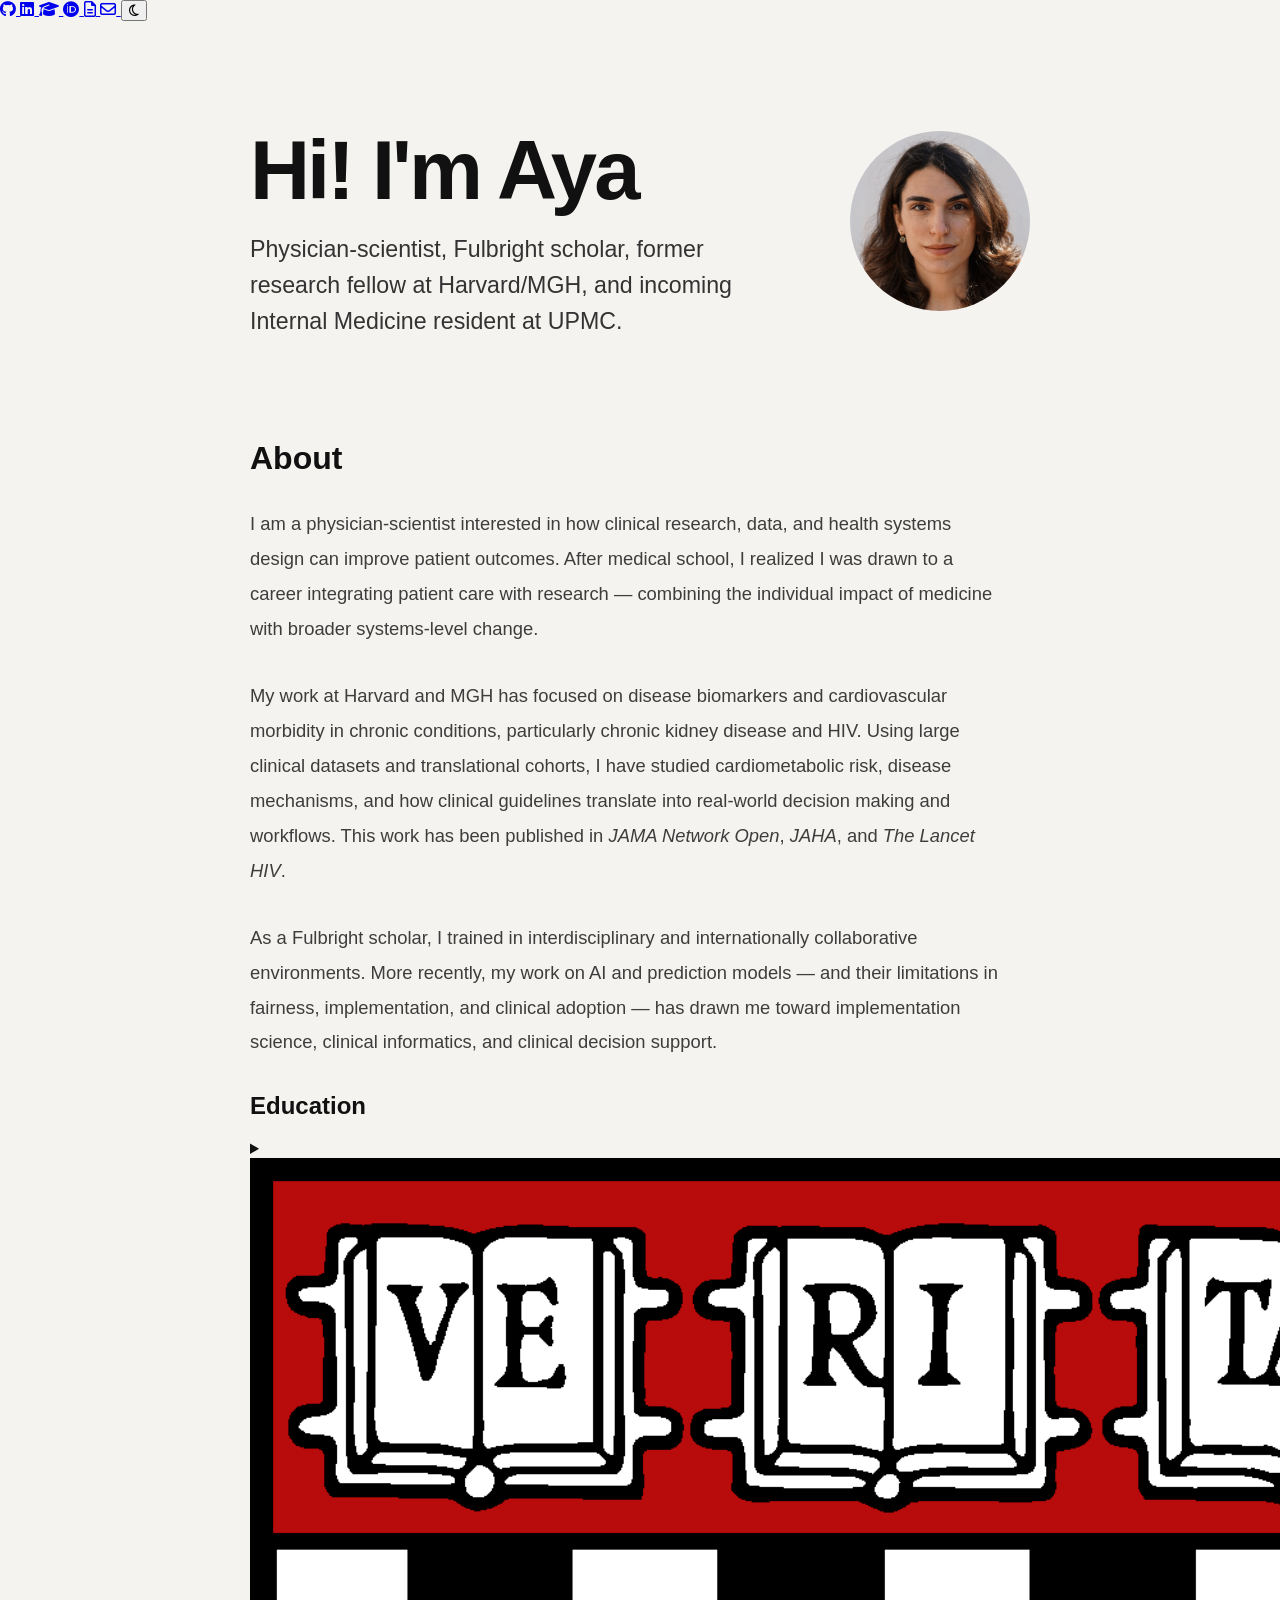
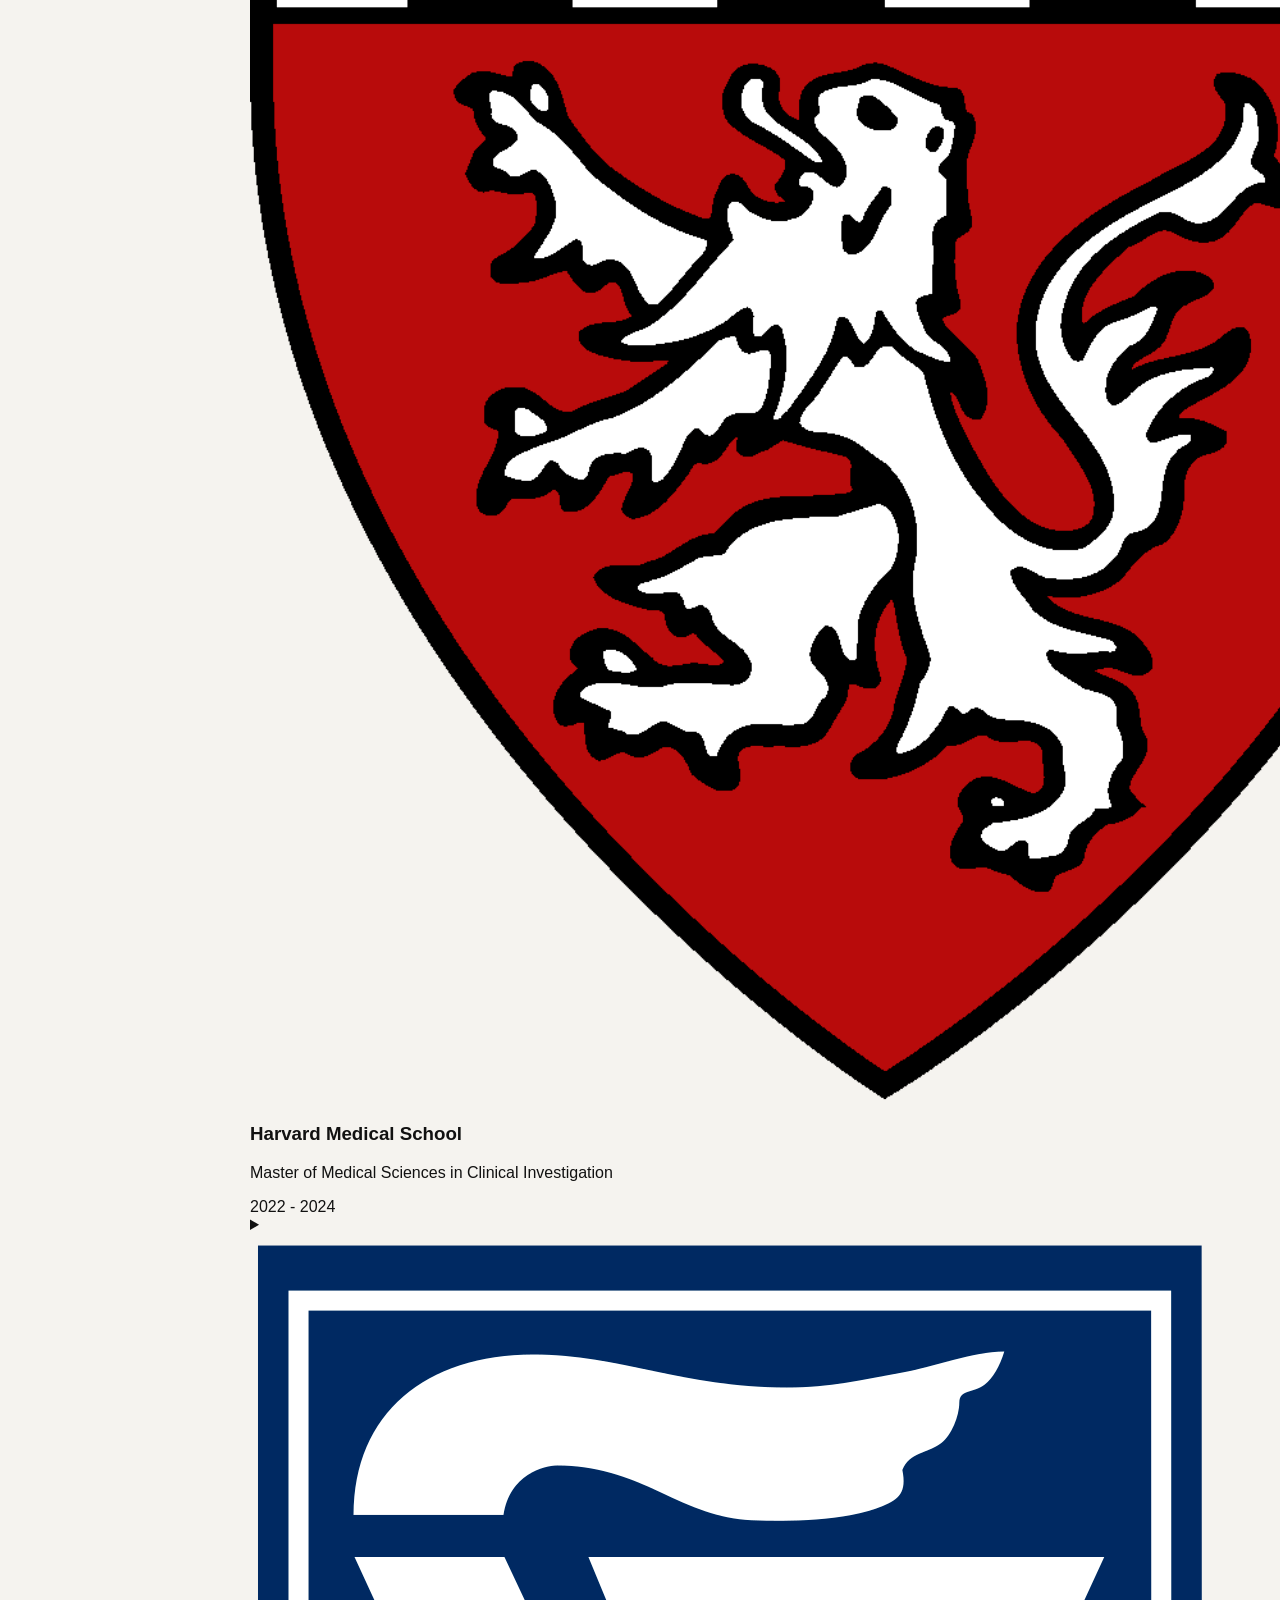
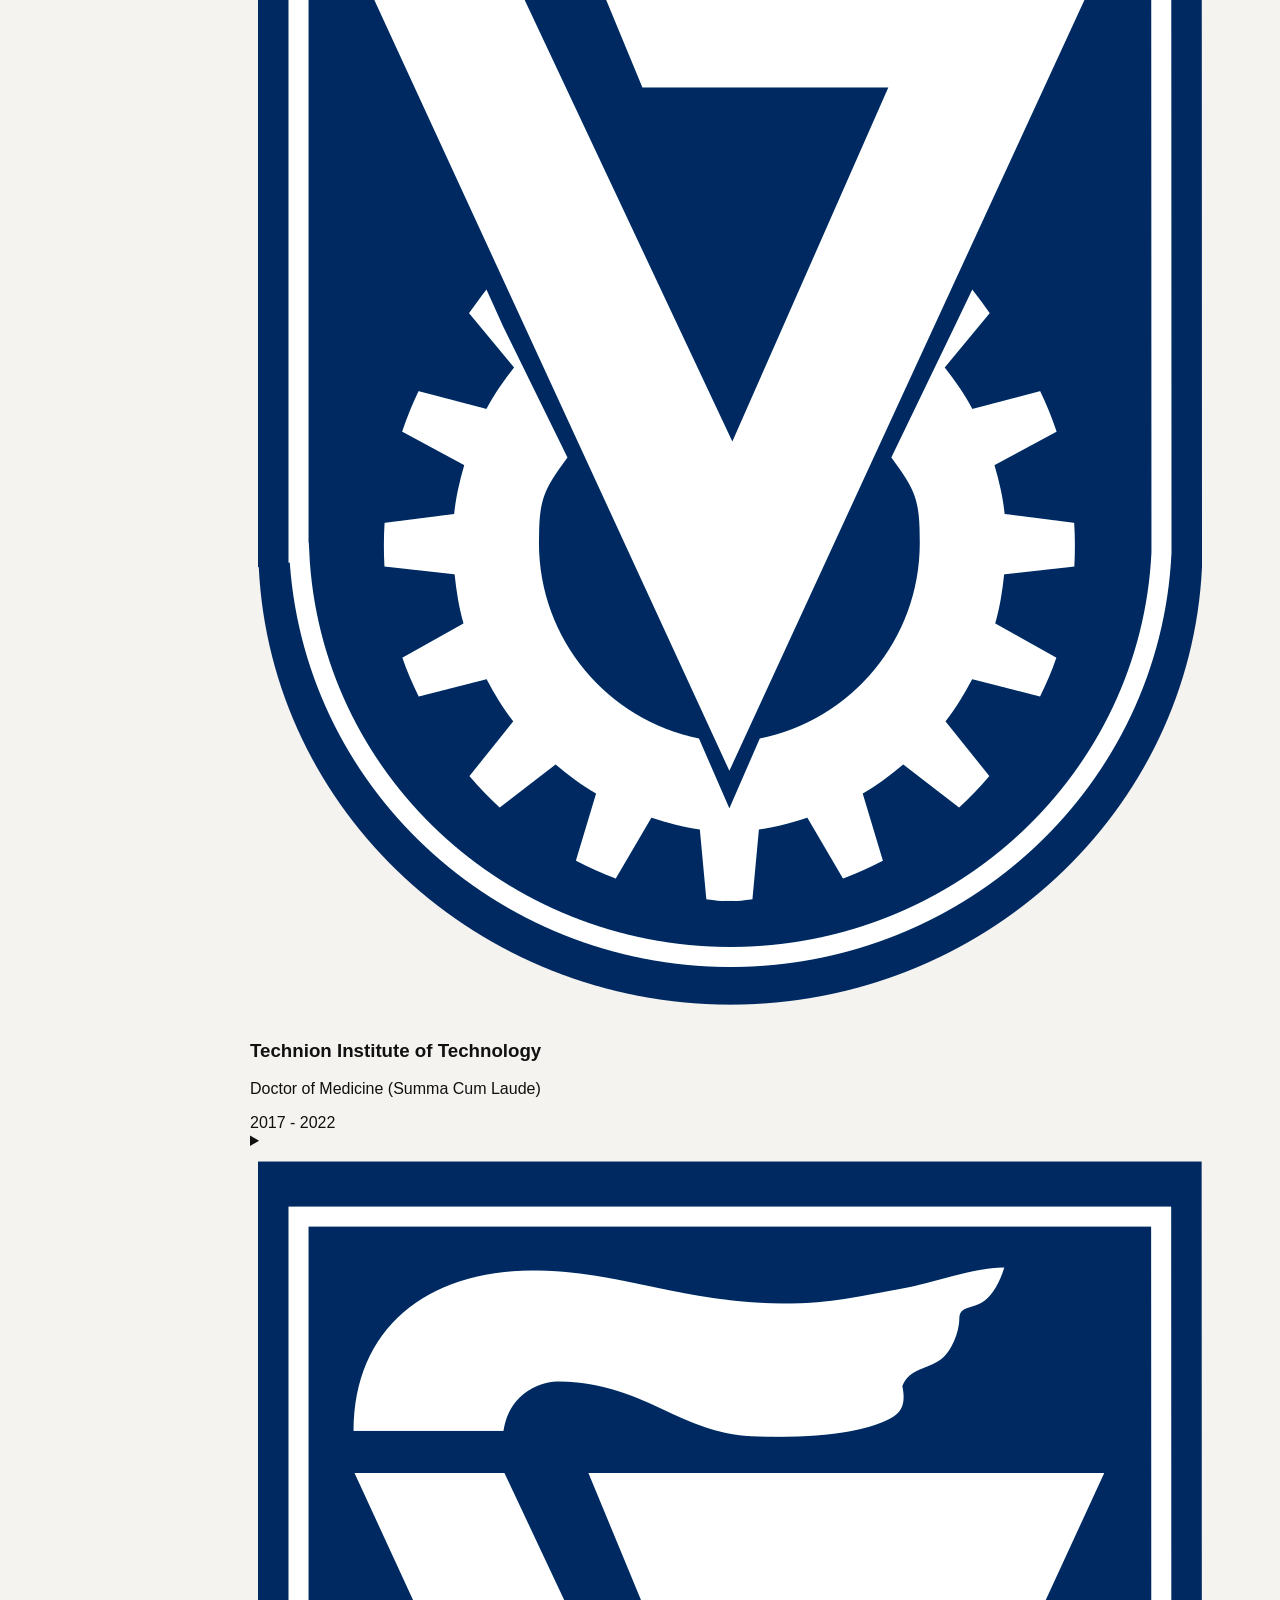
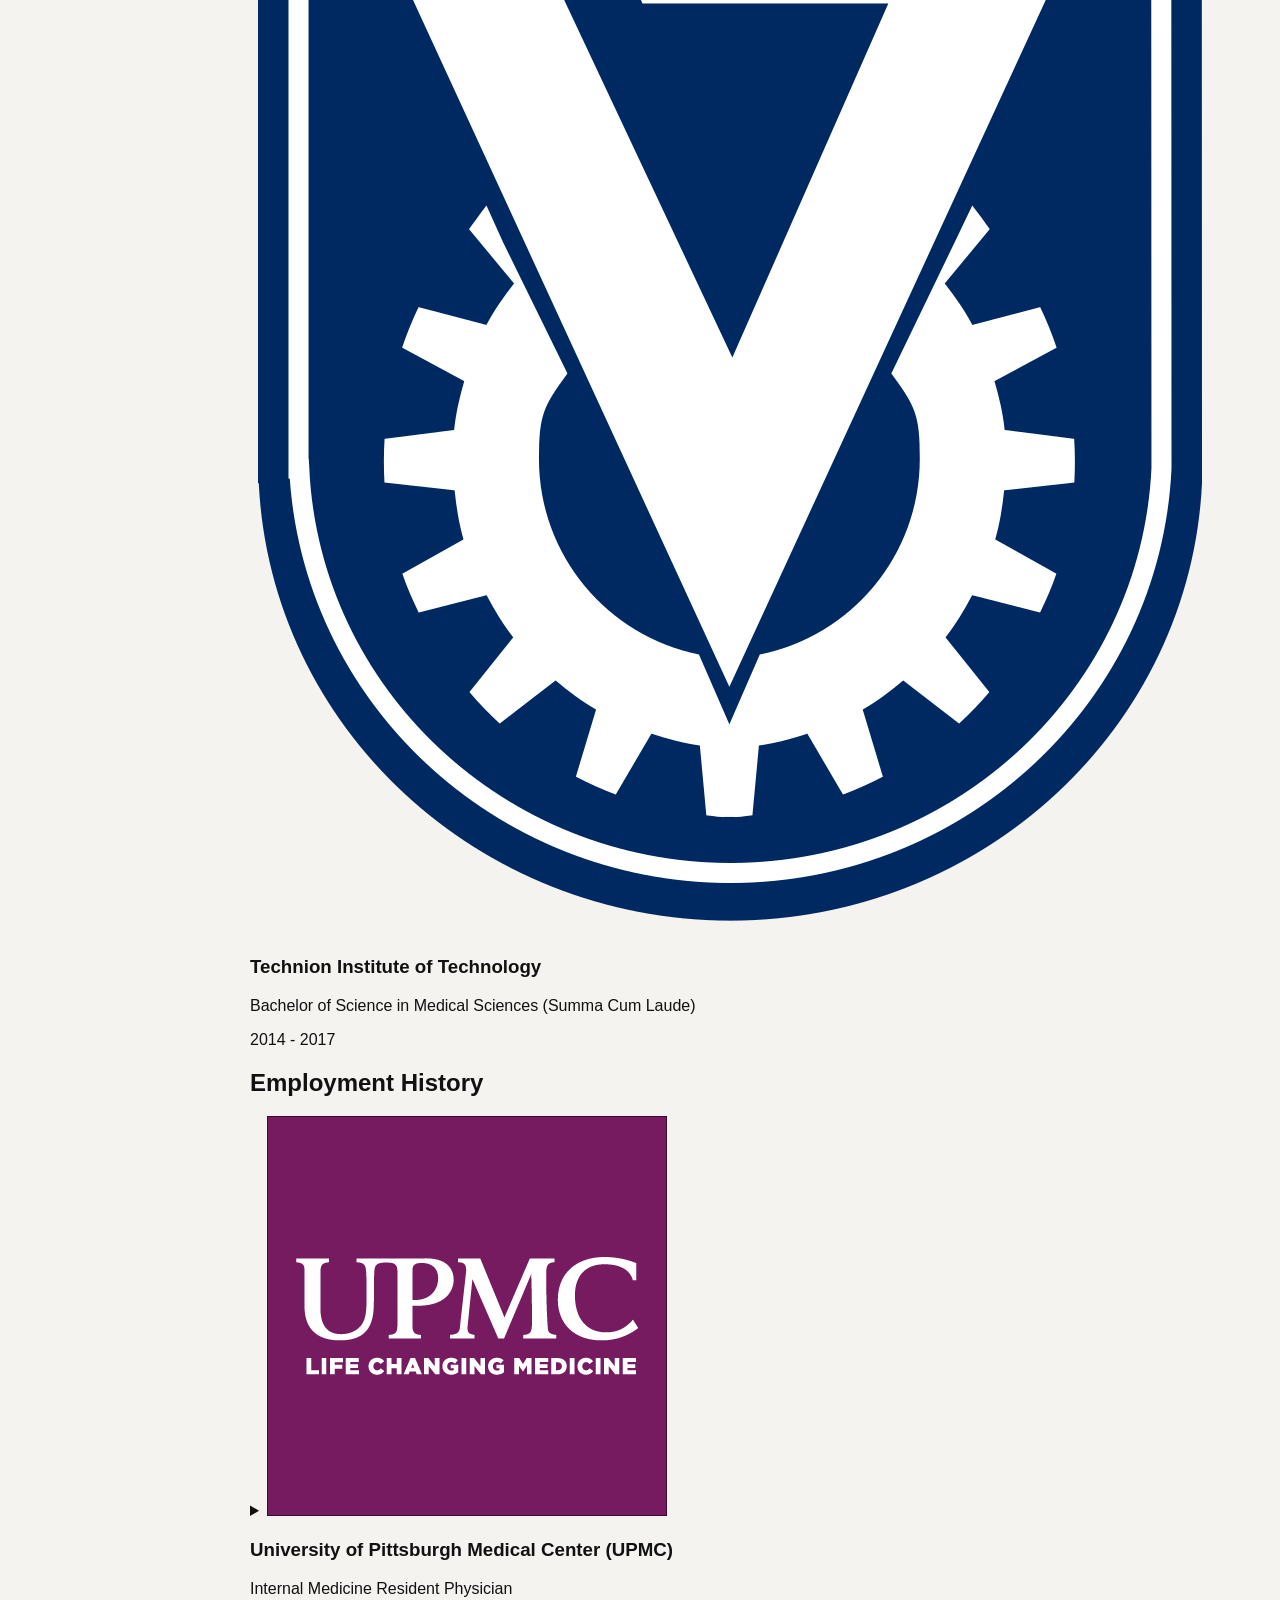
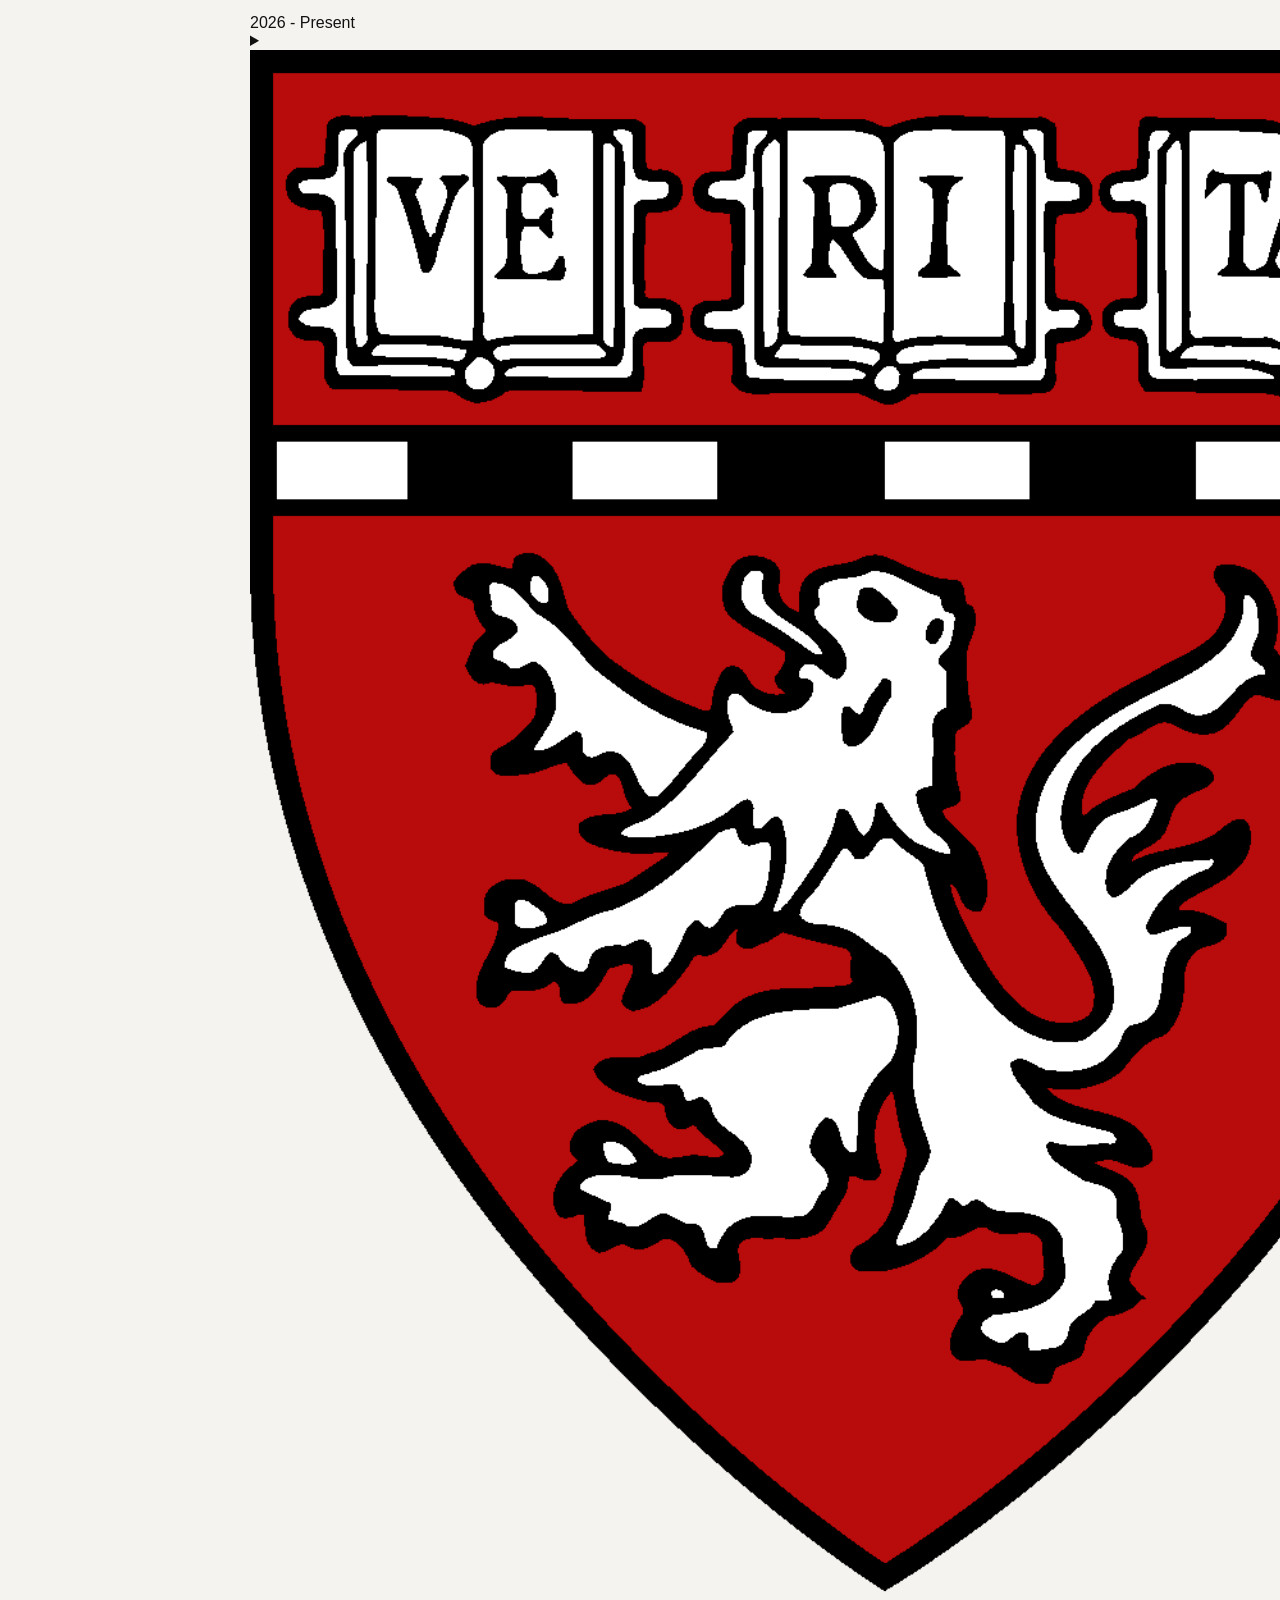
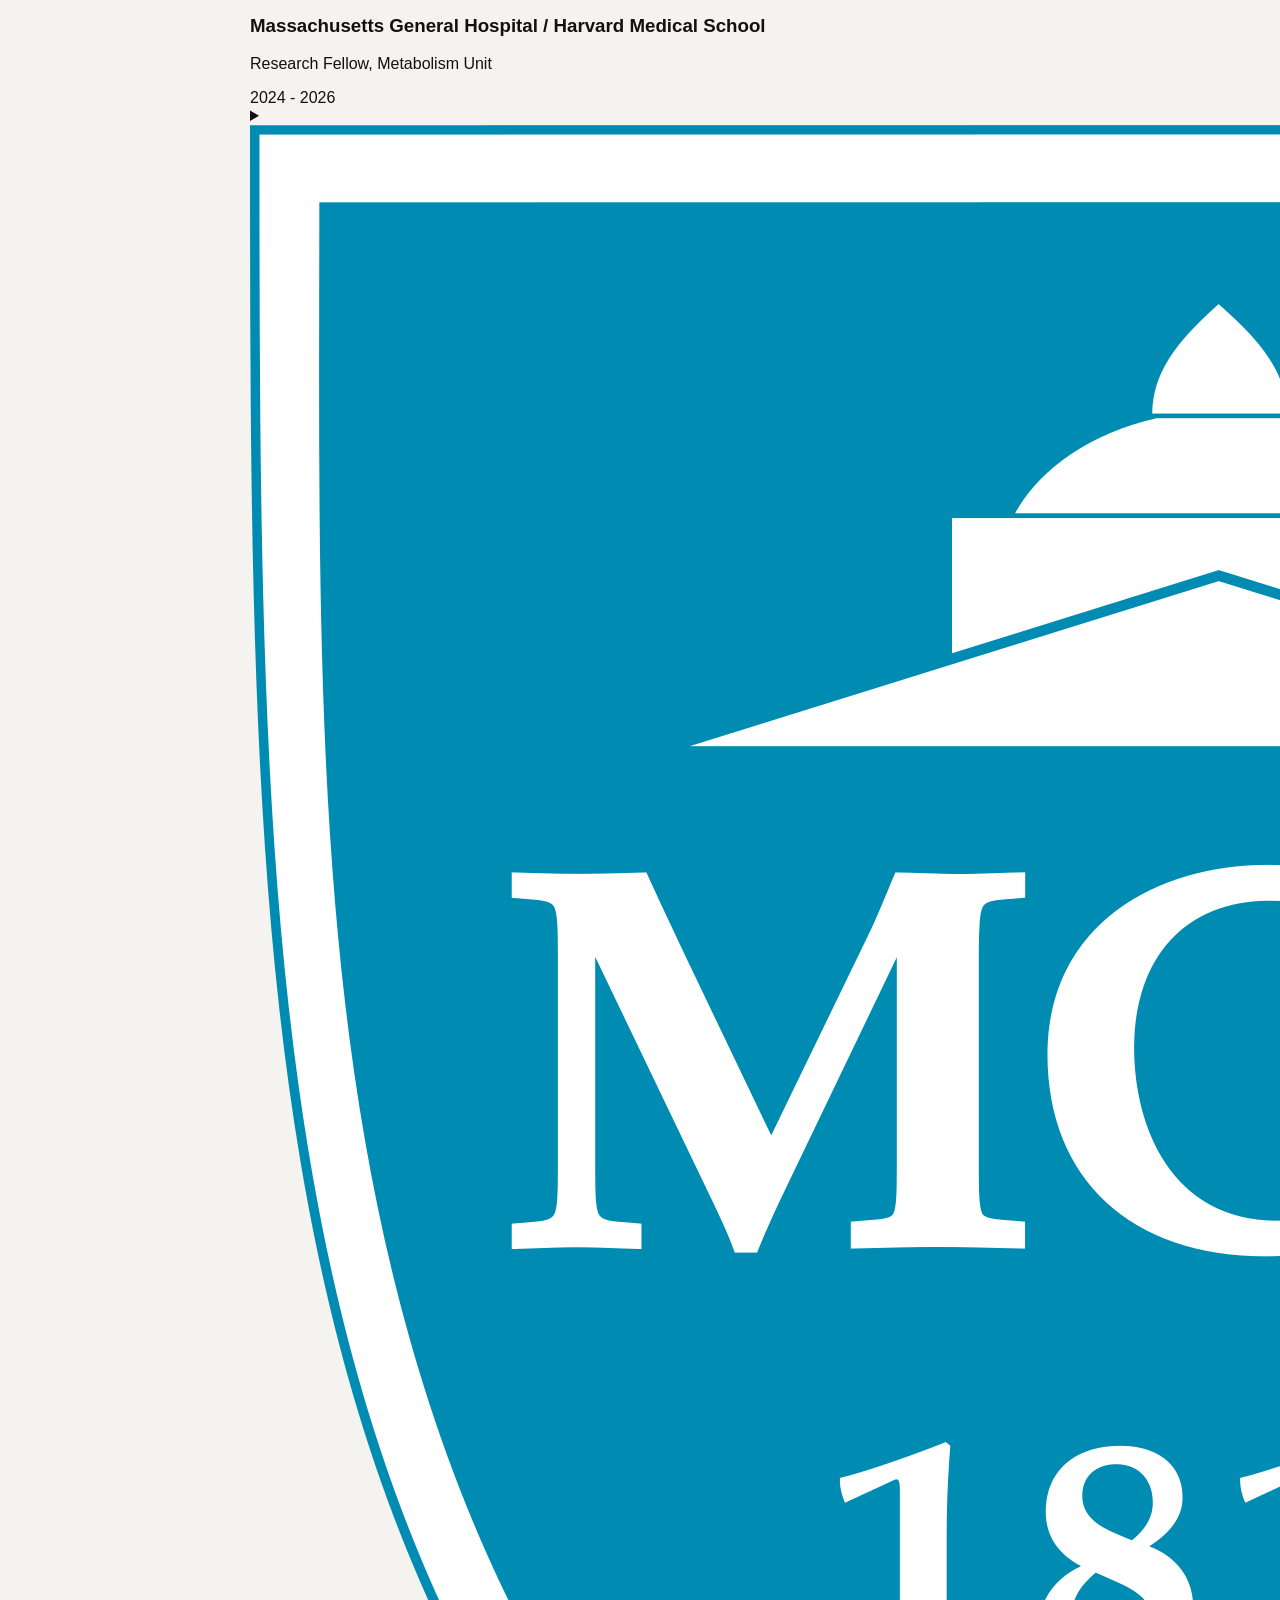
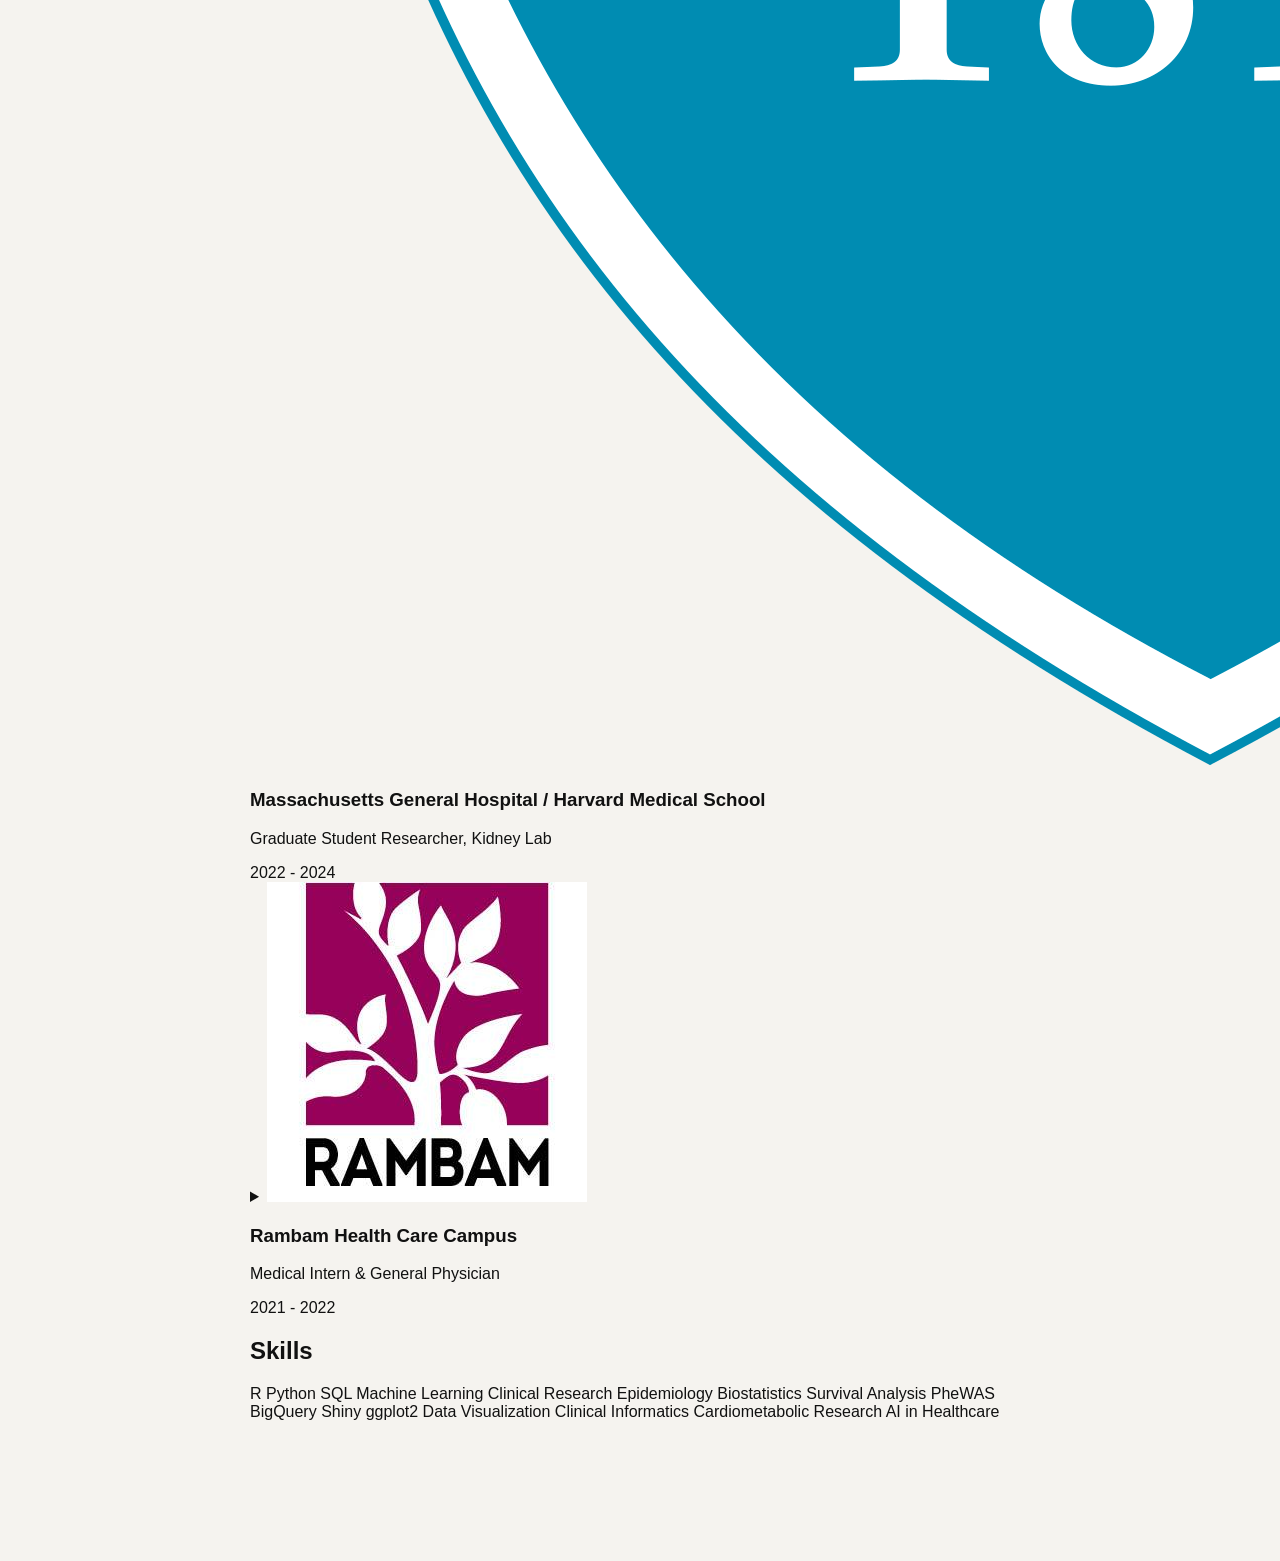
==== index.html @ f27146ab "Add ORCID link and update website content" ====
<!DOCTYPE html>
<html lang="en">

<head>
    <meta charset="UTF-8">
    <meta name="viewport" content="width=device-width, initial-scale=1.0">
    <title>Aya Awwad</title>
  
    <meta name="description" content="Physician-scientist, Fulbright scholar, and incoming Internal Medicine resident at UPMC.">
  
    <meta property="og:title" content="Aya Awwad">
    <meta property="og:description" content="Physician-scientist, Fulbright scholar, and incoming Internal Medicine resident at UPMC.">
    <meta property="og:image" content="https://ayaawwad.com/images/aya.jpg">
    <meta property="og:image:width" content="1200">
    <meta property="og:image:height" content="630">  
    <meta property="og:url" content="https://ayaawwad.com">
    <meta property="og:type" content="website">
  
    <meta name="twitter:card" content="summary_large_image">
    <meta name="twitter:title" content="Aya Awwad">
    <meta name="twitter:description" content="Physician-scientist, Fulbright scholar, and incoming Internal Medicine resident at UPMC.">
    <meta name="twitter:image" content="https://ayaawwad.com/images/aya.jpg">
  
    <link
  rel="stylesheet"
  href="https://cdnjs.cloudflare.com/ajax/libs/font-awesome/6.5.1/css/all.min.css"
/>
    <link rel="stylesheet" href="style.css">
  </head>


  <body>
    <script>

        function toggleTheme() {
        
          document.body.classList.toggle("dark-mode");
        
          const icon = document.querySelector(".theme-toggle i");
        
          if (document.body.classList.contains("dark-mode")) {
        
            icon.classList.remove("fa-moon");
            icon.classList.add("fa-sun");
        
          } else {
        
            icon.classList.remove("fa-sun");
            icon.classList.add("fa-moon");
        
          }
        }
        
        </script>
    <nav class="top-nav">

        <a href="https://github.com/ayaawwad20" target="_blank" data-label="GitHub">
          <i class="fa-brands fa-github"></i>
        </a>
      
        <a href="https://www.linkedin.com/in/aya-awwad-88aaaa176" target="_blank" data-label="LinkedIn">
          <i class="fa-brands fa-linkedin"></i>
        </a>
      
        <a href="https://scholar.google.com/citations?user=1AElDoIAAAAJ&hl=en&citsig=ADIE8sl6V3aMluF4WUuGYQHpLJfs" target="_blank" data-label="Google Scholar">
          <i class="fa-solid fa-graduation-cap"></i>
        </a>

        <a href="https://orcid.org/0000-0003-4452-3498" target="_blank" data-label="ORCID">
            <i class="fa-brands fa-orcid"></i>
          </a>
      
        <a href="files/Aya_Awwad_CV.pdf" target="_blank" data-label="Download CV">
          <i class="fa-regular fa-file-lines"></i>
        </a>
      
        <a href="mailto:aya.awad94@gmail.com" data-label="Email">
            <i class="fa-regular fa-envelope"></i>
          </a>
      
          <button class="theme-toggle"
          data-label="Toggle theme"
          onclick="toggleTheme()">
  
    <i class="fa-regular fa-moon"></i>
  
  </button>
      
      </nav>

    <div class="page">
      <main class="hero-container">
        <section class="hero-text">
          <h1>Hi! I'm Aya</h1>
  
          <p class="intro">
            Physician-scientist, Fulbright scholar, former research fellow at Harvard/MGH, 
            and incoming Internal Medicine resident at UPMC. 
          </p>
        </section>
  
        <section class="hero-image">
          <img src="images/aya.jpg" alt="Aya Awwad">
        </section>
      </main>
  
      <section class="about-section">
        <h2>About</h2>
        <p>
            I am a physician-scientist interested in how clinical research, data, and
            health systems design can improve patient outcomes. After medical school, I
            realized I was drawn to a career integrating patient care with research —
            combining the individual impact of medicine with broader systems-level change.
        </p>
            <p>
            My work at Harvard and MGH has focused on disease biomarkers and
            cardiovascular morbidity in chronic conditions, particularly chronic kidney
            disease and HIV. Using large clinical datasets and translational cohorts, I
            have studied cardiometabolic risk, disease mechanisms, and how clinical
            guidelines translate into real-world decision making and workflows. This work
            has been published in <i>JAMA Network Open</i>, <i>JAHA</i>, and
            <i>The Lancet HIV</i>.
        </p>
            <p>
            As a Fulbright scholar, I trained in interdisciplinary and internationally
            collaborative environments. More recently, my work on AI and prediction models
            — and their limitations in fairness, implementation, and clinical adoption —
            has drawn me toward implementation science, clinical informatics, and clinical
            decision support.
          </p>
      </section>
      
      <section class="education-section">
        <h2>Education</h2>
      
        <details class="education-item expandable-item">
            <summary>
              <img src="images/harvard.png" alt="Harvard Medical School logo">
          
              <div class="education-text">
                <h3>Harvard Medical School</h3>
                <p>Master of Medical Sciences in Clinical Investigation</p>
              </div>
          
              <span class="education-year">2022 - 2024</span>
            </summary>
          
            <div class="item-details">
              <p>
                Thesis-based Master of Medical Sciences in Clinical Investigation at Harvard
                 Medical School focused on clinical epidemiology, biostatistics, and
                 translational research methods. Graduate training was fully funded through the
                 <i>Fulbright Scholarship</i>. Awarded the <i>Gordon Williams Gold Medal</i> for Research
                 Excellence in recognition of outstanding achievement in clinical investigation
                 and translational research. Thesis work centered on cardiovascular risk,
                 biomarkers, and clinical outcomes using large-scale cohort data.
              </p>
            </div>
          </details>
      

          <details class="education-item expandable-item">
            <summary>
                <img src="images/technion.png" alt="Technion logo">
          
              <div class="education-text">
                <h3>Technion Institute of Technology</h3>
                <p>Doctor of Medicine (Summa Cum Laude)</p>
              </div>
          
              <span class="education-year">2017 - 2022</span>
            </summary>
          
            <div class="item-details">
              <p>
                Doctor of Medicine (MD), summa cum laude, from the Technion – Israel Institute
                of Technology. Medical training was grounded in broad, high-volume clinical
                exposure across inpatient and outpatient medicine, with early interests in
                cardiovascular disease, complex chronic illness, and evidence-based clinical
                decision making. Completed a clinical externship in Infectious Diseases at 
                Rhode Island Hospital in Providence, Rhode Island. 
              </p>
            </div>
          </details>

       
          <details class="education-item expandable-item">
            <summary>
                <img src="images/technion.png" alt="Technion logo">
          
              <div class="education-text">
                <h3>Technion Institute of Technology</h3>
                <p>Bachelor of Science in Medical Sciences (Summa Cum Laude)</p>
              </div>
          
              <span class="education-year">2014 - 2017</span>
            </summary>
          
            <div class="item-details">
              <p>
                Bachelor of Science in Medical Sciences (summa cum laude), 
                with foundational training in biomedical sciences, 
                human physiology, and evidence-based medicine.
              </p>
            </div>
          </details>

       
        
           
            
      
      </section>
      
      <section class="employment-section">
        <h2>Employment History</h2>
      
        <details class="employment-item expandable-item">

            <summary>
              <img src="images/UPMC.png" alt="UPMC logo">
          
              <div class="employment-text">
                <h3>University of Pittsburgh Medical Center (UPMC)</h3>
                <p>Internal Medicine Resident Physician</p>
              </div>
          
              <span class="employment-year">2026 - Present</span>
            </summary>
          
            <div class="item-details">
              <p>
                Incoming Internal Medicine resident in the International-Scholar/Clinician-Scientist Track at
                UPMC, with interests in cardiovascular medicine, clinical informatics and
                implementation science.
              </p>
            </div>
          
          </details>
      
          <details class="employment-item expandable-item">

            <summary>
              <img src="images/harvard.png" alt="Harvard logo">
          
              <div class="employment-text">
                <h3>Massachusetts General Hospital / Harvard Medical School</h3>
                <p>Research Fellow, Metabolism Unit</p>
              </div>
          
              <span class="employment-year">2024 - 2026</span>
            </summary>
          
            <div class="item-details">
                <p>
                    Conducted clinical and translational research focused on cardiovascular
                    morbidity, disease biomarkers, and cardiometabolic risk in populations living
                    with chronic conditions, particularly HIV and chronic kidney disease.
                    Trained under the mentorship of
                    <a href="https://researchers.mgh.harvard.edu/profile/820328/Steven-Grinspoon"
                       target="_blank">
                       Steven Grinspoon, MD
                    </a>,
                    internationally recognized clinical trialist, Chief of the MGH Metabolism
                    Unit, and chair of the NIH-funded REPRIEVE trial — the first large-scale
                    randomized trial studying statin therapy for primary cardiovascular prevention
                    in people living with HIV. Also trained at the Center for Biostatistics in
                    AIDS Research (CBAR) at the Harvard T.H. Chan School of Public Health, with
                    work spanning large-scale cohort analyses, predictive modeling, and studies
                    examining implementation of clinical guidelines and decision support tools.
                  </p>
            </div>
          
          </details>

          <details class="employment-item expandable-item">

            <summary>
              <img src="images/mgh.png" alt="MGH logo">
          
              <div class="employment-text">
                <h3>Massachusetts General Hospital / Harvard Medical School</h3>
                <p>Graduate Student Researcher, Kidney Lab</p>
              </div>
          
              <span class="employment-year">2022 - 2024</span>
            </summary>
          
            <div class="item-details">
              <p>
                Conducted thesis-based research under the mentorship of
                <a href="https://researchers.mgh.harvard.edu/profile/4311304/Sahir-Kalim"
                   target="_blank">
                   Sahir Kalim, MD, MMSc
                </a>,
                focused on carbamylation in chronic kidney disease and its implications
                for cardiovascular morbidity and disease progression. Thesis work,
                <i>“Carbamylation in Chronic Kidney Disease: Comparative Biomarker Analysis
                and Implications for Cardiovascular Disease,”</i> examined carbamylated
                proteins as emerging biomarkers of metabolic stress, inflammation, and
                cardiovascular risk in CKD using translational cohort data.
              </p>
            </div>
          
          </details>
      
          <details class="employment-item expandable-item">

            <summary>
              <img src="images/rambam.png" alt="Rambam logo">
          
              <div class="employment-text">
                <h3>Rambam Health Care Campus</h3>
                <p>Medical Intern & General Physician</p>
              </div>
          
              <span class="employment-year">2021 - 2022</span>
            </summary>
          
            <div class="item-details">
              <p>
                Completed rotating medical internship and worked as a general physician in
                one of Israel’s largest tertiary academic hospitals, with broad clinical
                exposure across inpatient and outpatient medicine, acute care, and
                multidisciplinary clinical teams.
              </p>
            </div>
          
          </details>
      </section>
    

      <section class="skills-section">
        <h2>Skills</h2>
      
        <div class="skills-grid">
      
          <span class="skill-pill">R</span>
          <span class="skill-pill">Python</span>
          <span class="skill-pill">SQL</span>
          <span class="skill-pill">Machine Learning</span>
          <span class="skill-pill">Clinical Research</span>
          <span class="skill-pill">Epidemiology</span>
          <span class="skill-pill">Biostatistics</span>
          <span class="skill-pill">Survival Analysis</span>
          <span class="skill-pill">PheWAS</span>
          <span class="skill-pill">BigQuery</span>
          <span class="skill-pill">Shiny</span>
          <span class="skill-pill">ggplot2</span>
          <span class="skill-pill">Data Visualization</span>
          <span class="skill-pill">Clinical Informatics</span>
          <span class="skill-pill">Cardiometabolic Research</span>
          <span class="skill-pill">AI in Healthcare</span>
      
        </div>
      </section>

    </div>
      
</body>
      </html>
---- style.css ----
body {
    margin: 0;
    background-color: #f5f3ef;
    color: #111111;
    font-family: 'Inter', sans-serif;
  }
  
  .page {
    max-width: 860px;
    margin: 0 auto;
    padding: 110px 40px 140px 40px;
    box-sizing: border-box;
  }
  
  .hero-container {
    display: flex;
    align-items: flex-start;
    justify-content: flex-start;
    gap: 70px;
    margin-bottom: 100px;
  }
  
  .hero-text {
    max-width: 640px;
  }
  
  h1 {
    font-size: 5.2rem;
    line-height: 0.95;
    margin: 0 0 22px 0;
    font-weight: 700;
    letter-spacing: -3px;
  }
  
  .intro {
    font-size: 1.45rem;
    line-height: 1.55;
    color: #333333;
    margin: 0;
  }
  
  .hero-image img {
    width: 180px;
    height: 180px;
    object-fit: cover;
    object-position: center 12%;
    border-radius: 50%;
  }
  
  .about-section {
    max-width: 760px;
  }
  
  .about-section h2 {
    font-size: 2rem;
    margin: 0 0 30px 0;
    font-weight: 700;
  }
  
  .about-section p {
    font-size: 1.15rem;
    line-height: 1.9;
    color: #3d3d3d;
    margin: 0 0 32px 0;
  }

  @media (max-width: 768px) {

    .page {
      padding: 80px 24px 100px 24px;
    }
  
    .hero-container {
      flex-direction: column-reverse;
  
      align-items: flex-start;
  
      gap: 32px;
  
      margin-bottom: 80px;
    }
  
    .hero-image img {
      width: 140px;
      height: 140px;
    }
  
    h1 {
      font-size: 4rem;
  
      letter-spacing: -2px;
    }
  
    .intro {
      font-size: 1.25rem;
      line-height: 1.6;
    }
  
    .about-section h2 {
      font-size: 1.8rem;
    }
  
    .about-section p {
      font-size: 1.05rem;
      line-height: 1.8;
    }
  }
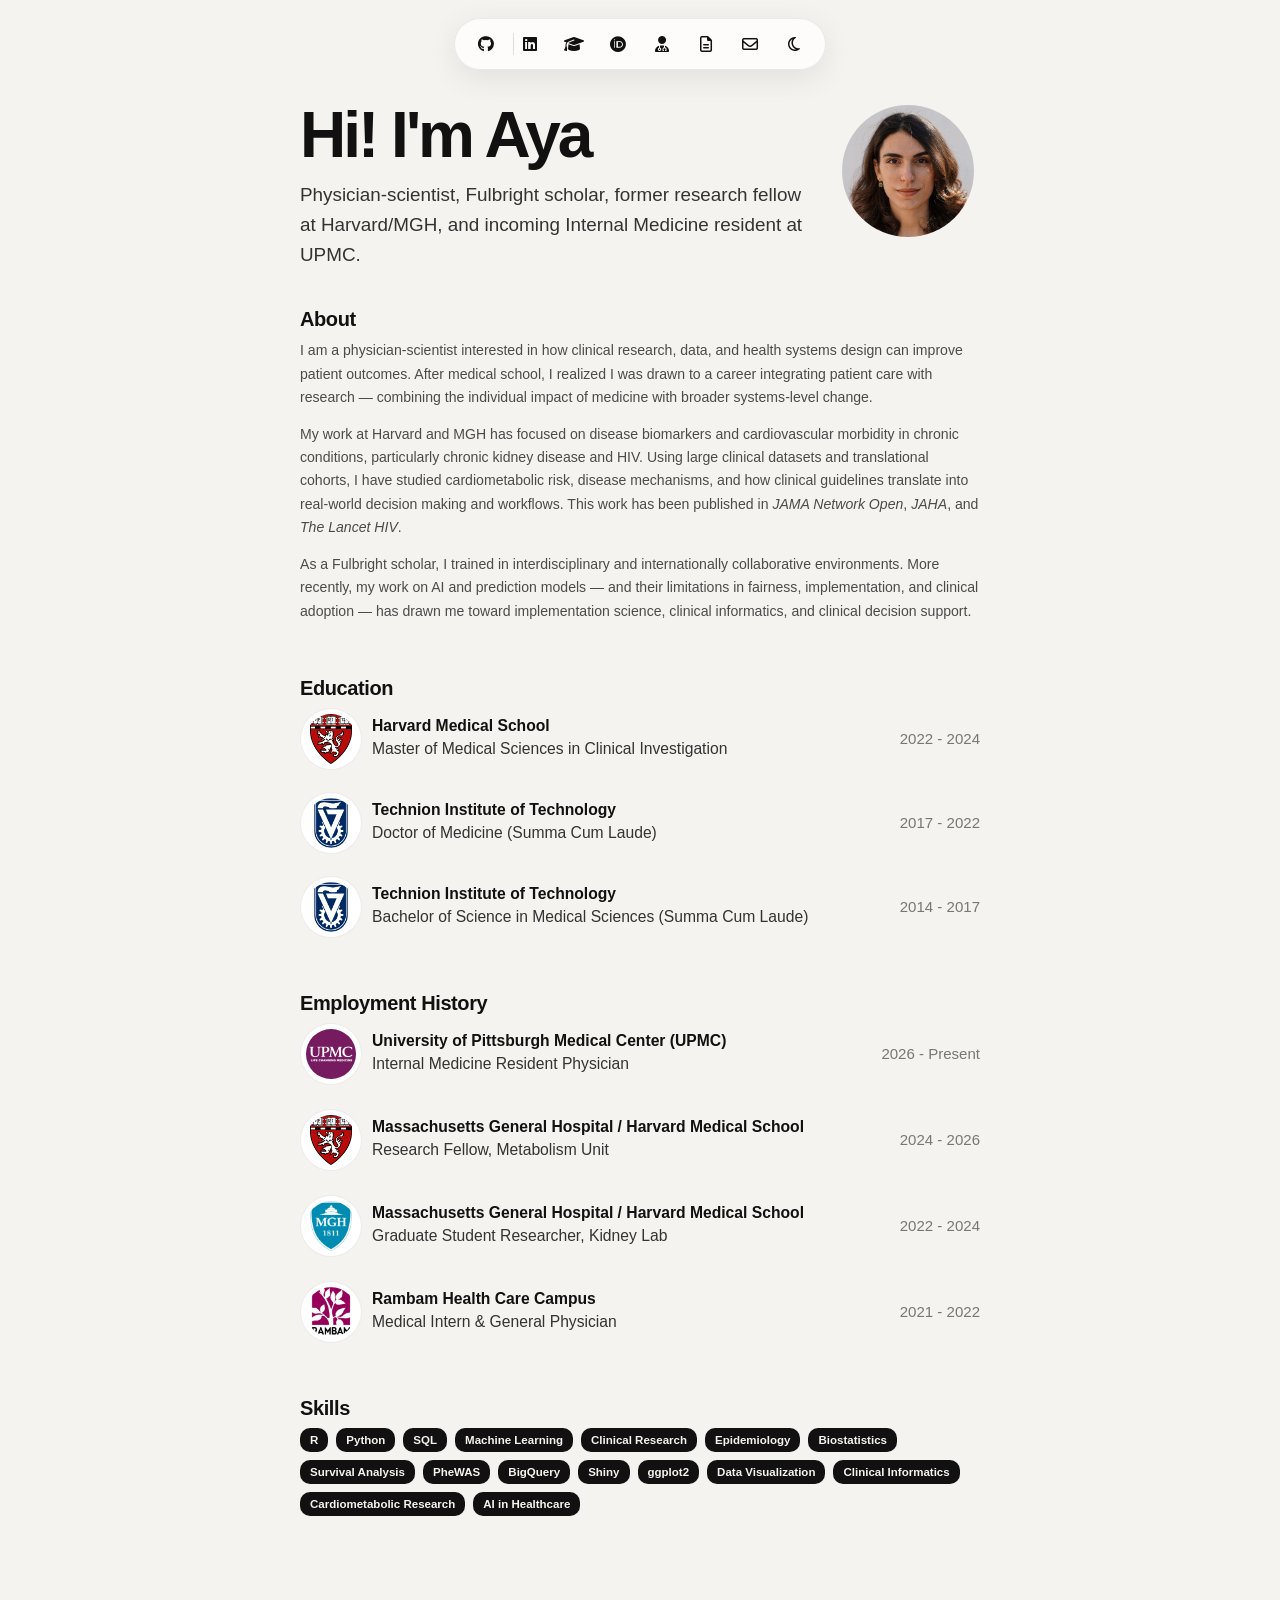
==== commit 74e1797b: "Refine research landing page layout and visual theme cards" ====
--- a/index.html
+++ b/index.html
@@ -20,7 +20,31 @@
     <meta name="twitter:title" content="Aya Awwad">
     <meta name="twitter:description" content="Physician-scientist, Fulbright scholar, and incoming Internal Medicine resident at UPMC.">
     <meta name="twitter:image" content="https://ayaawwad.com/images/aya.jpg">
-  
+    <script type="application/ld+json">
+        {
+          "@context": "https://schema.org",
+          "@type": "Person",
+          "name": "Aya Awwad",
+          "url": "https://ayaawwad.com",
+          "jobTitle": "Physician-Scientist",
+          "affiliation": [
+            {
+              "@type": "Organization",
+              "name": "UPMC"
+            },
+            {
+              "@type": "Organization",
+              "name": "Harvard Medical School"
+            }
+          ],
+          "sameAs": [
+            "https://www.linkedin.com/in/aya-awwad-88aaaa176",
+            "https://scholar.google.com/citations?user=1AElDoIAAAAJ",
+            "https://github.com/ayaawwad20"
+          ]
+        }
+        </script>
+        <link rel="canonical" href="https://ayaawwad.com/">
     <link
   rel="stylesheet"
   href="https://cdnjs.cloudflare.com/ajax/libs/font-awesome/6.5.1/css/all.min.css"
@@ -69,6 +93,11 @@
         <a href="https://orcid.org/0000-0003-4452-3498" target="_blank" data-label="ORCID">
             <i class="fa-brands fa-orcid"></i>
           </a>
+          <a href="https://www.doximity.com/profiles/6b8c0387-9b6e-43c1-a150-05a322f0abd4/edit"
+   target="_blank"
+   data-label="Doximity">
+  <i class="fa-solid fa-user-doctor"></i>
+</a>
       
         <a href="files/Aya_Awwad_CV.pdf" target="_blank" data-label="Download CV">
           <i class="fa-regular fa-file-lines"></i>
--- a/style.css
+++ b/style.css
@@ -6,102 +6,899 @@
   }
   
   .page {
-    max-width: 860px;
+    max-width: 760px;
     margin: 0 auto;
-    padding: 110px 40px 140px 40px;
+    padding: 105px 40px 130px 40px;
     box-sizing: border-box;
-  }
+    animation: pageFadeUp 0.9s ease both;
+  }
+  
+  @keyframes pageFadeUp {
+    from {
+      opacity: 0;
+      transform: translateY(18px);
+    }
+  
+    to {
+      opacity: 1;
+      transform: translateY(0);
+    }
+  }
+  
+  /* HERO */
   
   .hero-container {
     display: flex;
     align-items: flex-start;
     justify-content: flex-start;
-    gap: 70px;
-    margin-bottom: 100px;
+    gap: 22px;
+    margin-bottom: 38px;
   }
   
   .hero-text {
-    max-width: 640px;
+    max-width: 520px;
   }
   
   h1 {
-    font-size: 5.2rem;
+    font-size: 4rem;
     line-height: 0.95;
-    margin: 0 0 22px 0;
+    margin: 0 0 14px 0;
     font-weight: 700;
     letter-spacing: -3px;
   }
   
   .intro {
-    font-size: 1.45rem;
-    line-height: 1.55;
+    font-size: 1.18rem;
+    line-height: 1.6;
     color: #333333;
     margin: 0;
   }
   
   .hero-image img {
-    width: 180px;
-    height: 180px;
+    width: 132px;
+    height: 132px;
     object-fit: cover;
     object-position: center 12%;
     border-radius: 50%;
   }
   
+  /* SECTION TITLES */
+  
+  .about-section h2,
+  .education-section h2,
+  .employment-section h2,
+  .skills-section h2 {
+    font-size: 1.25rem;
+    margin: 0 0 8px 0;
+    font-weight: 700;
+    letter-spacing: -0.4px;
+  }
+  
+  /* ABOUT */
+  
   .about-section {
+    max-width: 700px;
+  }
+  
+  .about-section p {
+    font-size: 0.88rem;
+    line-height: 1.65;
+    color: #4b4b4b;
+    margin: 0 0 14px 0;
+  }
+  
+  /* EDUCATION */
+  
+  .education-section {
+    max-width: 820px;
+    margin-top: 54px;
+  }
+  
+  .education-item {
+    margin-bottom: 22px;
+  }
+  
+  .education-item img {
+    width: 50px;
+    height: 50px;
+    object-fit: contain;
+    border-radius: 50%;
+    background: #ffffff;
+    border: 1px solid rgba(0, 0, 0, 0.08);
+    padding: 5px;
+  }
+  
+  .education-text h3 {
+    font-size: 0.98rem;
+    margin: 0 0 2px 0;
+    font-weight: 700;
+  }
+  
+  .education-text p {
+    font-size: 0.98rem;
+    margin: 0;
+    color: #333333;
+    line-height: 1.5;
+  }
+  
+  .education-year {
+    font-size: 0.94rem;
+    color: #777777;
+    white-space: nowrap;
+  }
+  
+  /* EMPLOYMENT */
+  
+  .employment-section {
     max-width: 760px;
-  }
-  
-  .about-section h2 {
-    font-size: 2rem;
-    margin: 0 0 30px 0;
+    margin-top: 54px;
+  }
+  
+  .employment-item {
+    margin-bottom: 24px;
+  }
+  
+  .employment-item img {
+    width: 50px;
+    height: 50px;
+    object-fit: contain;
+    border-radius: 50%;
+    background: #ffffff;
+    border: 1px solid rgba(0, 0, 0, 0.08);
+    padding: 5px;
+  }
+  
+  .employment-text h3 {
+    font-size: 0.98rem;
+    margin: 0 0 2px 0;
     font-weight: 700;
   }
   
-  .about-section p {
+  .employment-text p {
+    font-size: 0.98rem;
+    margin: 0;
+    color: #333333;
+    line-height: 1.5;
+  }
+  
+  .employment-year {
+    font-size: 0.94rem;
+    color: #777777;
+    white-space: nowrap;
+  }
+  
+  /* EXPANDABLE ITEMS */
+  
+  .expandable-item {
+    display: block;
+  }
+  
+  .expandable-item summary {
+    display: grid;
+    grid-template-columns: 56px 1fr auto;
+    align-items: center;
+    gap: 16px;
+    cursor: pointer;
+    list-style: none;
+    position: relative;
+  }
+  
+  .expandable-item summary::-webkit-details-marker {
+    display: none;
+  }
+  
+  .expandable-item summary::after {
+    display: none;
+  }
+  
+  .expandable-item .education-text h3::after,
+  .expandable-item .employment-text h3::after {
+    content: "›";
+    display: inline-block;
+    margin-left: 6px;
+    opacity: 0;
+    transform: translateX(-4px);
+    color: #777777;
+    transition:
+      opacity 0.18s ease,
+      transform 0.18s ease;
+  }
+  
+  .expandable-item summary:hover .education-text h3::after,
+  .expandable-item summary:hover .employment-text h3::after {
+    opacity: 1;
+    transform: translateX(0);
+  }
+  
+  .expandable-item[open] .education-text h3::after,
+  .expandable-item[open] .employment-text h3::after {
+    opacity: 1;
+    transform: rotate(90deg);
+  }
+  
+  .item-details {
+    margin-left: 72px;
+    margin-top: 8px;
+    margin-bottom: 16px;
+    max-width: 560px;
+  }
+  
+  .item-details p {
+    font-size: 0.88rem;
+    line-height: 1.65;
+    color: #777777;
+    margin: 0;
+  }
+  
+  /* SKILLS */
+  
+  .skills-section {
+    max-width: 760px;
+    margin-top: 54px;
+  }
+  
+  .skills-grid {
+    display: flex;
+    flex-wrap: wrap;
+    gap: 8px;
+  }
+  
+  .skill-pill {
+    background: #111111;
+    color: #f5f3ef;
+    padding: 6px 10px;
+    border-radius: 10px;
+    font-size: 0.72rem;
+    font-weight: 600;
+    transition:
+      transform 0.18s ease,
+      opacity 0.18s ease;
+  }
+  
+  .skill-pill:hover {
+    transform: translateY(-2px);
+  }
+  
+  /* NAVBAR */
+  
+  .top-nav {
+    position: fixed;
+    top: 18px;
+    left: 50%;
+    transform: translateX(-50%);
+    display: flex;
+    align-items: center;
+    gap: 10px;
+    padding: 8px 14px;
+    background: rgba(255, 255, 255, 0.75);
+    backdrop-filter: blur(14px);
+    -webkit-backdrop-filter: blur(14px);
+    border: 1px solid rgba(0, 0, 0, 0.08);
+    border-radius: 999px;
+    box-shadow: 0 8px 30px rgba(0, 0, 0, 0.08);
+    z-index: 1000;
+  }
+  
+  .top-nav::after {
+    content: "";
+    position: absolute;
+    left: 58px;
+    top: 50%;
+    transform: translateY(-50%);
+    width: 1px;
+    height: 22px;
+    background: rgba(0, 0, 0, 0.12);
+  }
+  
+  .top-nav a,
+  .theme-toggle {
+    position: relative;
+    display: flex;
+    align-items: center;
+    justify-content: center;
+    width: 34px;
+    height: 34px;
+    color: #111111;
+    background: transparent;
+    border: none;
+    text-decoration: none;
+    font-size: 1rem;
+    border-radius: 999px;
+    cursor: pointer;
+    transition:
+      transform 0.18s ease,
+      background 0.18s ease,
+      opacity 0.18s ease;
+  }
+  
+  .top-nav i {
+    font-size: 1rem;
+  }
+  
+  .top-nav a:hover,
+  .theme-toggle:hover {
+    background: rgba(0, 0, 0, 0.06);
+    transform: scale(1.18) translateY(-3px);
+  }
+  
+  .top-nav a::after,
+  .theme-toggle::after {
+    content: attr(data-label);
+    position: absolute;
+    top: 44px;
+    left: 50%;
+    transform: translateX(-50%) translateY(-4px);
+    background: #111111;
+    color: white;
+    font-size: 0.7rem;
+    font-weight: 500;
+    white-space: nowrap;
+    padding: 6px 8px;
+    border-radius: 8px;
+    opacity: 0;
+    pointer-events: none;
+    transition:
+      opacity 0.15s ease,
+      transform 0.15s ease;
+  }
+  
+  .top-nav a:hover::after,
+  .theme-toggle:hover::after {
+    opacity: 1;
+    transform: translateX(-50%) translateY(0);
+  }
+  
+  /* DARK MODE */
+  
+  .dark-mode {
+    background-color: #111111;
+    color: #f5f3ef;
+  }
+  
+  .dark-mode .intro,
+  .dark-mode .about-section p,
+  .dark-mode .education-text p,
+  .dark-mode .employment-text p,
+  .dark-mode .item-details p {
+    color: #d1d1d1;
+  }
+  
+  .dark-mode .education-year,
+  .dark-mode .employment-year {
+    color: #a9a9a9;
+  }
+  
+  .dark-mode .education-item img,
+  .dark-mode .employment-item img {
+    background: #f5f3ef;
+  }
+  
+  .dark-mode .skill-pill {
+    background: #f5f3ef;
+    color: #111111;
+  }
+  
+  .dark-mode .top-nav {
+    background: rgba(30, 30, 30, 0.75);
+    border: 1px solid rgba(255, 255, 255, 0.12);
+  }
+  
+  .dark-mode .top-nav::after {
+    background: rgba(255, 255, 255, 0.18);
+  }
+  
+  .dark-mode .top-nav a,
+  .dark-mode .theme-toggle {
+    color: #f5f3ef;
+  }
+  
+  .dark-mode .top-nav a:hover,
+  .dark-mode .theme-toggle:hover {
+    background: rgba(255, 255, 255, 0.1);
+  }
+  
+  /* RESEARCH LANDING PAGE */
+  
+  .page.research-landing-page,
+  .page.research-page.research-landing-page {
+    max-width: 760px;
+    padding: 105px 40px 130px 40px;
+  }
+  
+  .research-landing-page .research-hero {
+    margin-bottom: 48px;
+  }
+  
+  .research-landing-page .eyebrow {
+    font-size: 0.72rem;
+    text-transform: uppercase;
+    letter-spacing: 0.18em;
+    color: #777777;
+    margin: 0 0 18px 0;
+    font-weight: 700;
+  }
+  
+  .research-landing-page .research-hero h1 {
+    font-size: 4rem;
+    line-height: 0.95;
+    letter-spacing: -3px;
+    max-width: 760px;
+    margin: 0 0 22px 0;
+  }
+  
+  .research-landing-page .research-intro {
+    max-width: 700px;
+    font-size: 1.05rem;
+    line-height: 1.7;
+    color: #3d3d3d;
+    margin: 0;
+  }
+  
+  .research-card-grid {
+    display: grid;
+    grid-template-columns: 1fr 1fr;
+    gap: 22px;
+  
+    margin-top: 34px;
+  }
+  
+  .research-image-card {
+    position: relative;
+    display: block;
+    overflow: hidden;
+  
+    min-height: 190px;
+    border-radius: 24px;
+  
+    color: inherit;
+    text-decoration: none;
+  
+    border: 1px solid rgba(0, 0, 0, 0.08);
+  
+    transition:
+      transform 0.18s ease,
+      box-shadow 0.18s ease;
+  }
+  
+  .research-image-card:hover {
+    transform: translateY(-4px);
+    box-shadow: 0 14px 34px rgba(0, 0, 0, 0.08);
+  }
+  
+  .research-image-card img {
+    position: absolute;
+    inset: 0;
+  
+    width: 100%;
+    height: 100%;
+  
+    object-fit: cover;
+    display: block;
+  }
+  
+  .research-card-text {
+    position: relative;
+    z-index: 2;
+  
+    min-height: 190px;
+  
+    display: flex;
+    flex-direction: column;
+    justify-content: flex-start;
+  
+    padding: 24px 26px;
+  
+    background:
+      linear-gradient(
+        to right,
+        rgba(245, 243, 239, 0.94) 0%,
+        rgba(245, 243, 239, 0.84) 42%,
+        rgba(245, 243, 239, 0.20) 72%,
+        rgba(245, 243, 239, 0.02) 100%
+      );
+  }
+  
+  .research-card-text h2 {
+    font-size: 1.45rem;
+    line-height: 1.08;
+    letter-spacing: -0.7px;
+  
+    margin: 0 0 12px 0;
+  
+    max-width: 360px;
+  }
+  
+  .research-card-text p {
+    font-size: 0.86rem;
+    line-height: 1.58;
+  
+    color: #3f3f3f;
+  
+    max-width: 370px;
+  
+    margin: 0 0 20px 0;
+  }
+  
+  .research-card-text span {
+    margin-top: auto;
+  
+    width: fit-content;
+  
+    padding: 8px 12px;
+  
+    border-radius: 999px;
+  
+    background: rgba(80, 45, 25, 0.78);
+  
+    color: #f5f3ef;
+  
+    font-size: 0.76rem;
+    font-weight: 700;
+  }
+  
+  .research-card-muted {
+    opacity: 0.72;
+  }
+  
+  .research-card-muted:hover {
+    transform: none;
+    box-shadow: none;
+  }
+  
+  /* THEMED RESEARCH PAGES */
+  
+  .page.research-page:not(.research-landing-page) {
+    max-width: 980px;
+  }
+  
+  .research-breadcrumb {
+    display: flex;
+    align-items: center;
+    gap: 10px;
+    margin-bottom: 26px;
+    font-size: 0.8rem;
+    color: #777777;
+  }
+  
+  .research-breadcrumb a {
+    color: inherit;
+    text-decoration: none;
+  }
+  
+  .research-breadcrumb a:hover {
+    opacity: 0.65;
+  }
+  
+  .research-breadcrumb p {
+    margin: 0;
+  }
+  
+  .research-page:not(.research-landing-page) .research-hero {
+    margin-bottom: 54px;
+  }
+  
+  .research-page:not(.research-landing-page) .eyebrow {
+    font-size: 0.72rem;
+    text-transform: uppercase;
+    letter-spacing: 0.18em;
+    color: #777777;
+    margin: 0 0 18px 0;
+    font-weight: 700;
+  }
+  
+  .research-landing-page .research-hero h1 {
+    font-size: 4.45rem;
+    line-height: 0.92;
+    letter-spacing: -3.8px;
+  
+    max-width: 820px;
+  
+    margin: 0 0 18px 0;
+  }
+  
+  .research-landing-page .research-intro {
+    max-width: 760px;
+  
+    font-size: 1.14rem;
+    line-height: 1.62;
+  
+    color: #3d3d3d;
+  
+    margin: 0;
+  }
+  
+  .publication-section-intro {
+    margin-bottom: 28px;
+  }
+  
+  .publication-section-intro h2 {
     font-size: 1.15rem;
-    line-height: 1.9;
-    color: #3d3d3d;
-    margin: 0 0 32px 0;
-  }
-
+    margin: 0 0 8px 0;
+  }
+  
+  .publication-section-intro p {
+    font-size: 0.88rem;
+    line-height: 1.65;
+    color: #666666;
+    margin: 0;
+  }
+  
+  .publication-list {
+    display: grid;
+    gap: 18px;
+  }
+  
+  .publication-card {
+    background: rgba(255, 255, 255, 0.55);
+    border: 1px solid rgba(0, 0, 0, 0.08);
+    border-radius: 20px;
+    padding: 24px;
+    transition:
+      transform 0.18s ease,
+      box-shadow 0.18s ease,
+      background 0.18s ease;
+  }
+  
+  .publication-card:hover {
+    transform: translateY(-3px);
+    box-shadow: 0 12px 28px rgba(0, 0, 0, 0.08);
+    background: rgba(255, 255, 255, 0.78);
+  }
+  
+  .featured-publication {
+    display: grid;
+    grid-template-columns: 72px 1fr;
+    gap: 22px;
+  }
+  
+  .pub-image {
+    width: 72px;
+    height: 72px;
+    border-radius: 18px;
+    overflow: hidden;
+    background: #ebe6df;
+    border: 1px solid rgba(0, 0, 0, 0.06);
+    flex-shrink: 0;
+  }
+  
+  .pub-image img {
+    width: 100%;
+    height: 100%;
+    object-fit: cover;
+    display: block;
+    transition: transform 0.35s ease;
+  }
+  
+  .publication-card:hover .pub-image img {
+    transform: scale(1.04);
+  }
+  
+  .pub-type {
+    font-size: 0.68rem;
+    text-transform: uppercase;
+    letter-spacing: 0.14em;
+    color: #9a6b54;
+    font-weight: 700;
+    margin: 0 0 8px 0;
+  }
+  
+  .publication-card h3 {
+    font-size: 1rem;
+    line-height: 1.35;
+    margin: 0 0 8px 0;
+    letter-spacing: -0.2px;
+  }
+  
+  .pub-meta {
+    font-size: 0.82rem;
+    color: #8a6b5b;
+    margin: 0 0 12px 0;
+  }
+  
+  .publication-card p {
+    font-size: 0.88rem;
+    line-height: 1.65;
+    color: #4b4b4b;
+    margin: 0;
+  }
+  
+  .why-matters {
+    margin-top: 16px;
+    padding: 14px 16px;
+    border-radius: 14px;
+    background: rgba(154, 107, 84, 0.08);
+  }
+  
+  .why-matters strong {
+    display: block;
+    font-size: 0.78rem;
+    margin-bottom: 6px;
+    color: #111111;
+  }
+  
+  .why-matters p {
+    font-size: 0.82rem;
+    color: #555555;
+    margin: 0;
+  }
+  
+  .pub-links {
+    display: flex;
+    gap: 14px;
+    margin-top: 16px;
+  }
+  
+  .pub-links a {
+    font-size: 0.78rem;
+    color: #111111;
+    text-decoration: none;
+    border-bottom: 1px solid rgba(0, 0, 0, 0.35);
+    padding-bottom: 2px;
+  }
+  
+  .pub-links a:hover {
+    opacity: 0.65;
+  }
+  
+  /* DARK MODE — RESEARCH */
+  
+  .dark-mode .research-landing-page .research-intro,
+  .dark-mode .research-card-text p,
+  .dark-mode .research-page:not(.research-landing-page) .research-intro,
+  .dark-mode .publication-section-intro p,
+  .dark-mode .publication-card p {
+    color: #d1d1d1;
+  }
+  
+  .dark-mode .research-landing-page .eyebrow,
+  .dark-mode .research-page:not(.research-landing-page) .eyebrow,
+  .dark-mode .research-breadcrumb {
+    color: #a9a9a9;
+  }
+  
+  .dark-mode .research-image-card,
+  .dark-mode .publication-card {
+    background: rgba(255, 255, 255, 0.06);
+    border: 1px solid rgba(255, 255, 255, 0.12);
+  }
+  
+  .dark-mode .research-image-card:hover,
+  .dark-mode .publication-card:hover {
+    background: rgba(255, 255, 255, 0.09);
+  }
+  
+  .dark-mode .why-matters {
+    background: rgba(255, 255, 255, 0.08);
+  }
+  
+  .dark-mode .why-matters strong {
+    color: #f5f3ef;
+  }
+  
+  .dark-mode .why-matters p {
+    color: #d1d1d1;
+  }
+  
+  .dark-mode .pub-links a {
+    color: #f5f3ef;
+    border-bottom: 1px solid rgba(245, 243, 239, 0.45);
+  }
+  
+  /* MOBILE */
+  
   @media (max-width: 768px) {
-
-    .page {
-      padding: 80px 24px 100px 24px;
+    .page,
+    .page.research-landing-page,
+    .page.research-page,
+    .page.research-page.research-landing-page {
+      max-width: 100%;
+      padding: 90px 24px 90px 24px;
     }
   
     .hero-container {
       flex-direction: column-reverse;
-  
-      align-items: flex-start;
-  
-      gap: 32px;
-  
-      margin-bottom: 80px;
+      gap: 24px;
+      margin-bottom: 42px;
+    }
+  
+    h1,
+    .research-landing-page .research-hero h1 {
+      font-size: 3.2rem;
+      letter-spacing: -2px;
+    }
+  
+    .intro {
+      font-size: 1rem;
+      line-height: 1.55;
     }
   
     .hero-image img {
-      width: 140px;
-      height: 140px;
-    }
-  
-    h1 {
-      font-size: 4rem;
-  
-      letter-spacing: -2px;
-    }
-  
-    .intro {
-      font-size: 1.25rem;
-      line-height: 1.6;
-    }
-  
-    .about-section h2 {
-      font-size: 1.8rem;
-    }
-  
-    .about-section p {
-      font-size: 1.05rem;
-      line-height: 1.8;
+      width: 118px;
+      height: 118px;
+    }
+  
+    .about-section,
+    .education-section,
+    .employment-section,
+    .skills-section {
+      max-width: 100%;
+    }
+  
+    .education-section,
+    .employment-section,
+    .skills-section {
+      margin-top: 44px;
+    }
+  
+    .expandable-item summary {
+      grid-template-columns: 48px 1fr;
+      gap: 14px;
+    }
+  
+    .education-item img,
+    .employment-item img {
+      width: 42px;
+      height: 42px;
+    }
+  
+    .education-year,
+    .employment-year {
+      grid-column: 2;
+      font-size: 0.82rem;
+    }
+  
+    .item-details {
+      margin-left: 62px;
+      max-width: 100%;
+    }
+  
+    .top-nav {
+      top: 14px;
+      max-width: calc(100% - 28px);
+      overflow-x: auto;
+      padding: 7px 12px;
+    }
+  
+    .top-nav a,
+    .theme-toggle {
+      width: 32px;
+      height: 32px;
+      flex-shrink: 0;
+    }
+  
+    .top-nav a::after,
+    .theme-toggle::after {
+      display: none;
+    }
+  
+    .research-card-grid {
+      grid-template-columns: 1fr;
+    }
+  
+    .research-image-card img {
+      height: 170px;
+    }
+  
+    .research-page:not(.research-landing-page) .research-hero {
+      margin-bottom: 44px;
+    }
+  
+    .research-intro,
+    .research-landing-page .research-intro {
+      font-size: 0.98rem;
+    }
+  
+    .publication-card {
+      padding: 20px;
+    }
+  
+    .featured-publication {
+      grid-template-columns: 1fr;
+      gap: 16px;
+    }
+  
+    .pub-image {
+      width: 64px;
+      height: 64px;
     }
   }
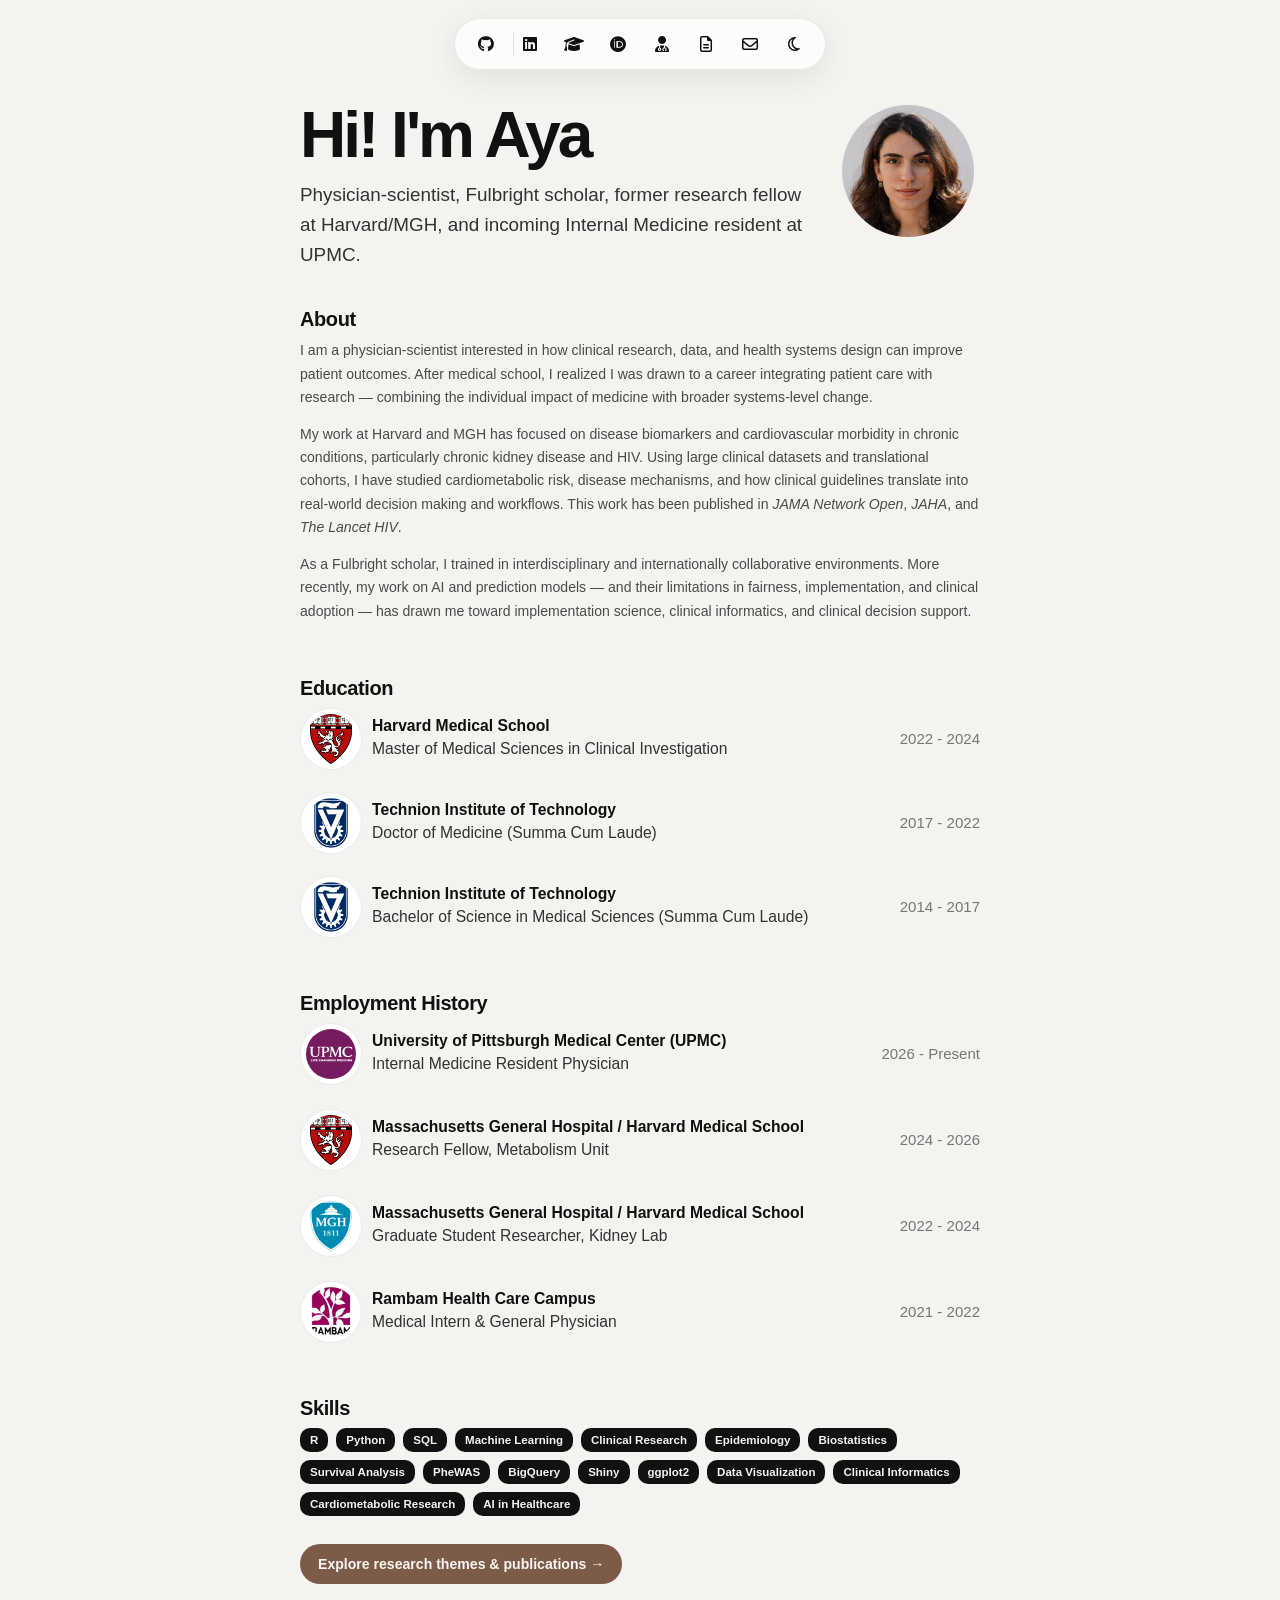
==== commit b55123b4: "Refine research pages and add research navigation" ====
--- a/index.html
+++ b/index.html
@@ -384,6 +384,12 @@
         </div>
       </section>
 
+      <div class="research-cta">
+        <a href="research.html">
+          Explore research themes & publications →
+        </a>
+      </div>
+
     </div>
       
 </body>
--- a/style.css
+++ b/style.css
@@ -1,3 +1,7 @@
+/* =========================================================
+   GLOBAL
+========================================================= */
+
 body {
     margin: 0;
     background-color: #f5f3ef;
@@ -25,7 +29,11 @@
     }
   }
   
-  /* HERO */
+  
+  /* =========================================================
+     INDEX HERO
+     (UNCHANGED — your homepage styling)
+  ========================================================= */
   
   .hero-container {
     display: flex;
@@ -62,7 +70,10 @@
     border-radius: 50%;
   }
   
-  /* SECTION TITLES */
+  
+  /* =========================================================
+     SECTION TITLES
+  ========================================================= */
   
   .about-section h2,
   .education-section h2,
@@ -74,7 +85,10 @@
     letter-spacing: -0.4px;
   }
   
-  /* ABOUT */
+  
+  /* =========================================================
+     ABOUT
+  ========================================================= */
   
   .about-section {
     max-width: 700px;
@@ -87,7 +101,10 @@
     margin: 0 0 14px 0;
   }
   
-  /* EDUCATION */
+  
+  /* =========================================================
+     EDUCATION
+  ========================================================= */
   
   .education-section {
     max-width: 820px;
@@ -127,7 +144,10 @@
     white-space: nowrap;
   }
   
-  /* EMPLOYMENT */
+  
+  /* =========================================================
+     EMPLOYMENT
+  ========================================================= */
   
   .employment-section {
     max-width: 760px;
@@ -167,7 +187,10 @@
     white-space: nowrap;
   }
   
-  /* EXPANDABLE ITEMS */
+  
+  /* =========================================================
+     EXPANDABLE ITEMS
+  ========================================================= */
   
   .expandable-item {
     display: block;
@@ -230,7 +253,10 @@
     margin: 0;
   }
   
-  /* SKILLS */
+  
+  /* =========================================================
+     SKILLS
+  ========================================================= */
   
   .skills-section {
     max-width: 760px;
@@ -259,7 +285,45 @@
     transform: translateY(-2px);
   }
   
-  /* NAVBAR */
+  /* =========================================================
+   RESEARCH CTA
+========================================================= */
+
+.research-cta {
+    margin-top: 28px;
+  }
+  
+  .research-cta a {
+    display: inline-flex;
+    align-items: center;
+    gap: 8px;
+  
+    padding: 12px 18px;
+  
+    background: #7d5b49;
+    color: #f8f5f1;
+  
+    text-decoration: none;
+    font-size: 0.88rem;
+    font-weight: 600;
+  
+    border-radius: 999px;
+  
+    transition:
+      transform 0.18s ease,
+      opacity 0.18s ease,
+      box-shadow 0.18s ease;
+  }
+  
+  .research-cta a:hover {
+    transform: translateY(-2px);
+    opacity: 0.92;
+    box-shadow: 0 10px 22px rgba(125, 91, 73, 0.18);
+  }
+  
+  /* =========================================================
+     NAVBAR
+  ========================================================= */
   
   .top-nav {
     position: fixed;
@@ -348,7 +412,10 @@
     transform: translateX(-50%) translateY(0);
   }
   
-  /* DARK MODE */
+  
+  /* =========================================================
+     DARK MODE
+  ========================================================= */
   
   .dark-mode {
     background-color: #111111;
@@ -397,10 +464,13 @@
     background: rgba(255, 255, 255, 0.1);
   }
   
-  /* RESEARCH LANDING PAGE */
-  
-  .page.research-landing-page,
-  .page.research-page.research-landing-page {
+  
+  /* =========================================================
+     RESEARCH LANDING PAGE
+     (research.html)
+  ========================================================= */
+  
+  .page.research-landing-page {
     max-width: 760px;
     padding: 105px 40px 130px 40px;
   }
@@ -418,12 +488,14 @@
     font-weight: 700;
   }
   
+  /* SMALLER TITLE */
+  
   .research-landing-page .research-hero h1 {
-    font-size: 4rem;
-    line-height: 0.95;
-    letter-spacing: -3px;
+    font-size: 3rem;
+    line-height: 0.96;
+    letter-spacing: -2.4px;
     max-width: 760px;
-    margin: 0 0 22px 0;
+    margin: 0 0 14px 0;
   }
   
   .research-landing-page .research-intro {
@@ -434,11 +506,15 @@
     margin: 0;
   }
   
+  
+  /* =========================================================
+     RESEARCH CARDS
+  ========================================================= */
+  
   .research-card-grid {
     display: grid;
     grid-template-columns: 1fr 1fr;
     gap: 22px;
-  
     margin-top: 34px;
   }
   
@@ -446,15 +522,11 @@
     position: relative;
     display: block;
     overflow: hidden;
-  
     min-height: 190px;
     border-radius: 24px;
-  
     color: inherit;
     text-decoration: none;
-  
     border: 1px solid rgba(0, 0, 0, 0.08);
-  
     transition:
       transform 0.18s ease,
       box-shadow 0.18s ease;
@@ -468,10 +540,8 @@
   .research-image-card img {
     position: absolute;
     inset: 0;
-  
     width: 100%;
     height: 100%;
-  
     object-fit: cover;
     display: block;
   }
@@ -479,13 +549,10 @@
   .research-card-text {
     position: relative;
     z-index: 2;
-  
     min-height: 190px;
-  
     display: flex;
     flex-direction: column;
     justify-content: flex-start;
-  
     padding: 24px 26px;
   
     background:
@@ -502,50 +569,34 @@
     font-size: 1.45rem;
     line-height: 1.08;
     letter-spacing: -0.7px;
-  
     margin: 0 0 12px 0;
-  
     max-width: 360px;
   }
   
   .research-card-text p {
     font-size: 0.86rem;
     line-height: 1.58;
-  
     color: #3f3f3f;
-  
     max-width: 370px;
-  
     margin: 0 0 20px 0;
   }
   
   .research-card-text span {
     margin-top: auto;
-  
     width: fit-content;
-  
     padding: 8px 12px;
-  
     border-radius: 999px;
-  
     background: rgba(80, 45, 25, 0.78);
-  
     color: #f5f3ef;
-  
     font-size: 0.76rem;
     font-weight: 700;
   }
   
-  .research-card-muted {
-    opacity: 0.72;
-  }
-  
-  .research-card-muted:hover {
-    transform: none;
-    box-shadow: none;
-  }
-  
-  /* THEMED RESEARCH PAGES */
+  
+  /* =========================================================
+     RESEARCH THEME PAGES
+     (Carbamylation / HIV)
+  ========================================================= */
   
   .page.research-page:not(.research-landing-page) {
     max-width: 980px;
@@ -565,10 +616,6 @@
     text-decoration: none;
   }
   
-  .research-breadcrumb a:hover {
-    opacity: 0.65;
-  }
-  
   .research-breadcrumb p {
     margin: 0;
   }
@@ -586,28 +633,31 @@
     font-weight: 700;
   }
   
-  .research-landing-page .research-hero h1 {
-    font-size: 4.45rem;
-    line-height: 0.92;
-    letter-spacing: -3.8px;
-  
-    max-width: 820px;
-  
-    margin: 0 0 18px 0;
-  }
-  
-  .research-landing-page .research-intro {
+  /* SMALLER TITLES */
+  
+  .research-page:not(.research-landing-page) .research-hero h1 {
+    font-size: 3rem;
+    line-height: 0.96;
+    letter-spacing: -2.4px;
     max-width: 760px;
-  
-    font-size: 1.14rem;
-    line-height: 1.62;
-  
+    margin: 0 0 14px 0;
+  }
+  
+  .research-page:not(.research-landing-page) .research-intro {
+    max-width: 720px;
+    font-size: 1.05rem;
+    line-height: 1.7;
     color: #3d3d3d;
-  
-    margin: 0;
-  }
-  
-  .publication-section-intro {
+    margin: 0;
+  }
+  
+  
+
+  /* =========================================================
+   PUBLICATION CARDS
+========================================================= */
+
+.publication-section-intro {
     margin-bottom: 28px;
   }
   
@@ -633,6 +683,7 @@
     border: 1px solid rgba(0, 0, 0, 0.08);
     border-radius: 20px;
     padding: 24px;
+  
     transition:
       transform 0.18s ease,
       box-shadow 0.18s ease,
@@ -740,57 +791,46 @@
     opacity: 0.65;
   }
   
-  /* DARK MODE — RESEARCH */
-  
-  .dark-mode .research-landing-page .research-intro,
-  .dark-mode .research-card-text p,
-  .dark-mode .research-page:not(.research-landing-page) .research-intro,
-  .dark-mode .publication-section-intro p,
-  .dark-mode .publication-card p {
-    color: #d1d1d1;
-  }
-  
-  .dark-mode .research-landing-page .eyebrow,
-  .dark-mode .research-page:not(.research-landing-page) .eyebrow,
-  .dark-mode .research-breadcrumb {
-    color: #a9a9a9;
-  }
-  
-  .dark-mode .research-image-card,
-  .dark-mode .publication-card {
-    background: rgba(255, 255, 255, 0.06);
-    border: 1px solid rgba(255, 255, 255, 0.12);
-  }
-  
-  .dark-mode .research-image-card:hover,
-  .dark-mode .publication-card:hover {
-    background: rgba(255, 255, 255, 0.09);
-  }
-  
-  .dark-mode .why-matters {
-    background: rgba(255, 255, 255, 0.08);
-  }
-  
-  .dark-mode .why-matters strong {
-    color: #f5f3ef;
-  }
-  
-  .dark-mode .why-matters p {
-    color: #d1d1d1;
-  }
-  
-  .dark-mode .pub-links a {
-    color: #f5f3ef;
-    border-bottom: 1px solid rgba(245, 243, 239, 0.45);
-  }
-  
-  /* MOBILE */
+  /* =========================================================
+   BACK TO RESEARCH LINK
+========================================================= */
+
+.research-back-link {
+    margin-top: 42px;
+  }
+  
+  .research-back-link a {
+    display: inline-flex;
+    align-items: center;
+    gap: 8px;
+  
+    font-size: 0.9rem;
+    font-weight: 500;
+  
+    color: #7d5b49;
+    text-decoration: none;
+  
+    border-bottom: 1px solid rgba(125, 91, 73, 0.28);
+    padding-bottom: 2px;
+  
+    transition:
+      opacity 0.18s ease,
+      transform 0.18s ease;
+  }
+  
+  .research-back-link a:hover {
+    opacity: 0.68;
+    transform: translateX(-2px);
+  }
+  /* =========================================================
+     MOBILE
+  ========================================================= */
   
   @media (max-width: 768px) {
+  
     .page,
     .page.research-landing-page,
-    .page.research-page,
-    .page.research-page.research-landing-page {
+    .page.research-page {
       max-width: 100%;
       padding: 90px 24px 90px 24px;
     }
@@ -801,104 +841,23 @@
       margin-bottom: 42px;
     }
   
-    h1,
-    .research-landing-page .research-hero h1 {
+    h1 {
       font-size: 3.2rem;
       letter-spacing: -2px;
     }
   
-    .intro {
-      font-size: 1rem;
-      line-height: 1.55;
-    }
-  
-    .hero-image img {
-      width: 118px;
-      height: 118px;
-    }
-  
-    .about-section,
-    .education-section,
-    .employment-section,
-    .skills-section {
-      max-width: 100%;
-    }
-  
-    .education-section,
-    .employment-section,
-    .skills-section {
-      margin-top: 44px;
-    }
-  
-    .expandable-item summary {
-      grid-template-columns: 48px 1fr;
-      gap: 14px;
-    }
-  
-    .education-item img,
-    .employment-item img {
-      width: 42px;
-      height: 42px;
-    }
-  
-    .education-year,
-    .employment-year {
-      grid-column: 2;
-      font-size: 0.82rem;
-    }
-  
-    .item-details {
-      margin-left: 62px;
-      max-width: 100%;
-    }
-  
-    .top-nav {
-      top: 14px;
-      max-width: calc(100% - 28px);
-      overflow-x: auto;
-      padding: 7px 12px;
-    }
-  
-    .top-nav a,
-    .theme-toggle {
-      width: 32px;
-      height: 32px;
-      flex-shrink: 0;
-    }
-  
-    .top-nav a::after,
-    .theme-toggle::after {
-      display: none;
+    .research-landing-page .research-hero h1,
+    .research-page:not(.research-landing-page) .research-hero h1 {
+      font-size: 2.2rem;
+      letter-spacing: -1.5px;
     }
   
     .research-card-grid {
       grid-template-columns: 1fr;
     }
   
-    .research-image-card img {
-      height: 170px;
-    }
-  
-    .research-page:not(.research-landing-page) .research-hero {
-      margin-bottom: 44px;
-    }
-  
-    .research-intro,
-    .research-landing-page .research-intro {
-      font-size: 0.98rem;
-    }
-  
-    .publication-card {
-      padding: 20px;
-    }
-  
     .featured-publication {
       grid-template-columns: 1fr;
-      gap: 16px;
     }
   
-    .pub-image {
-      width: 64px;
-      height: 64px;
-    }
   }
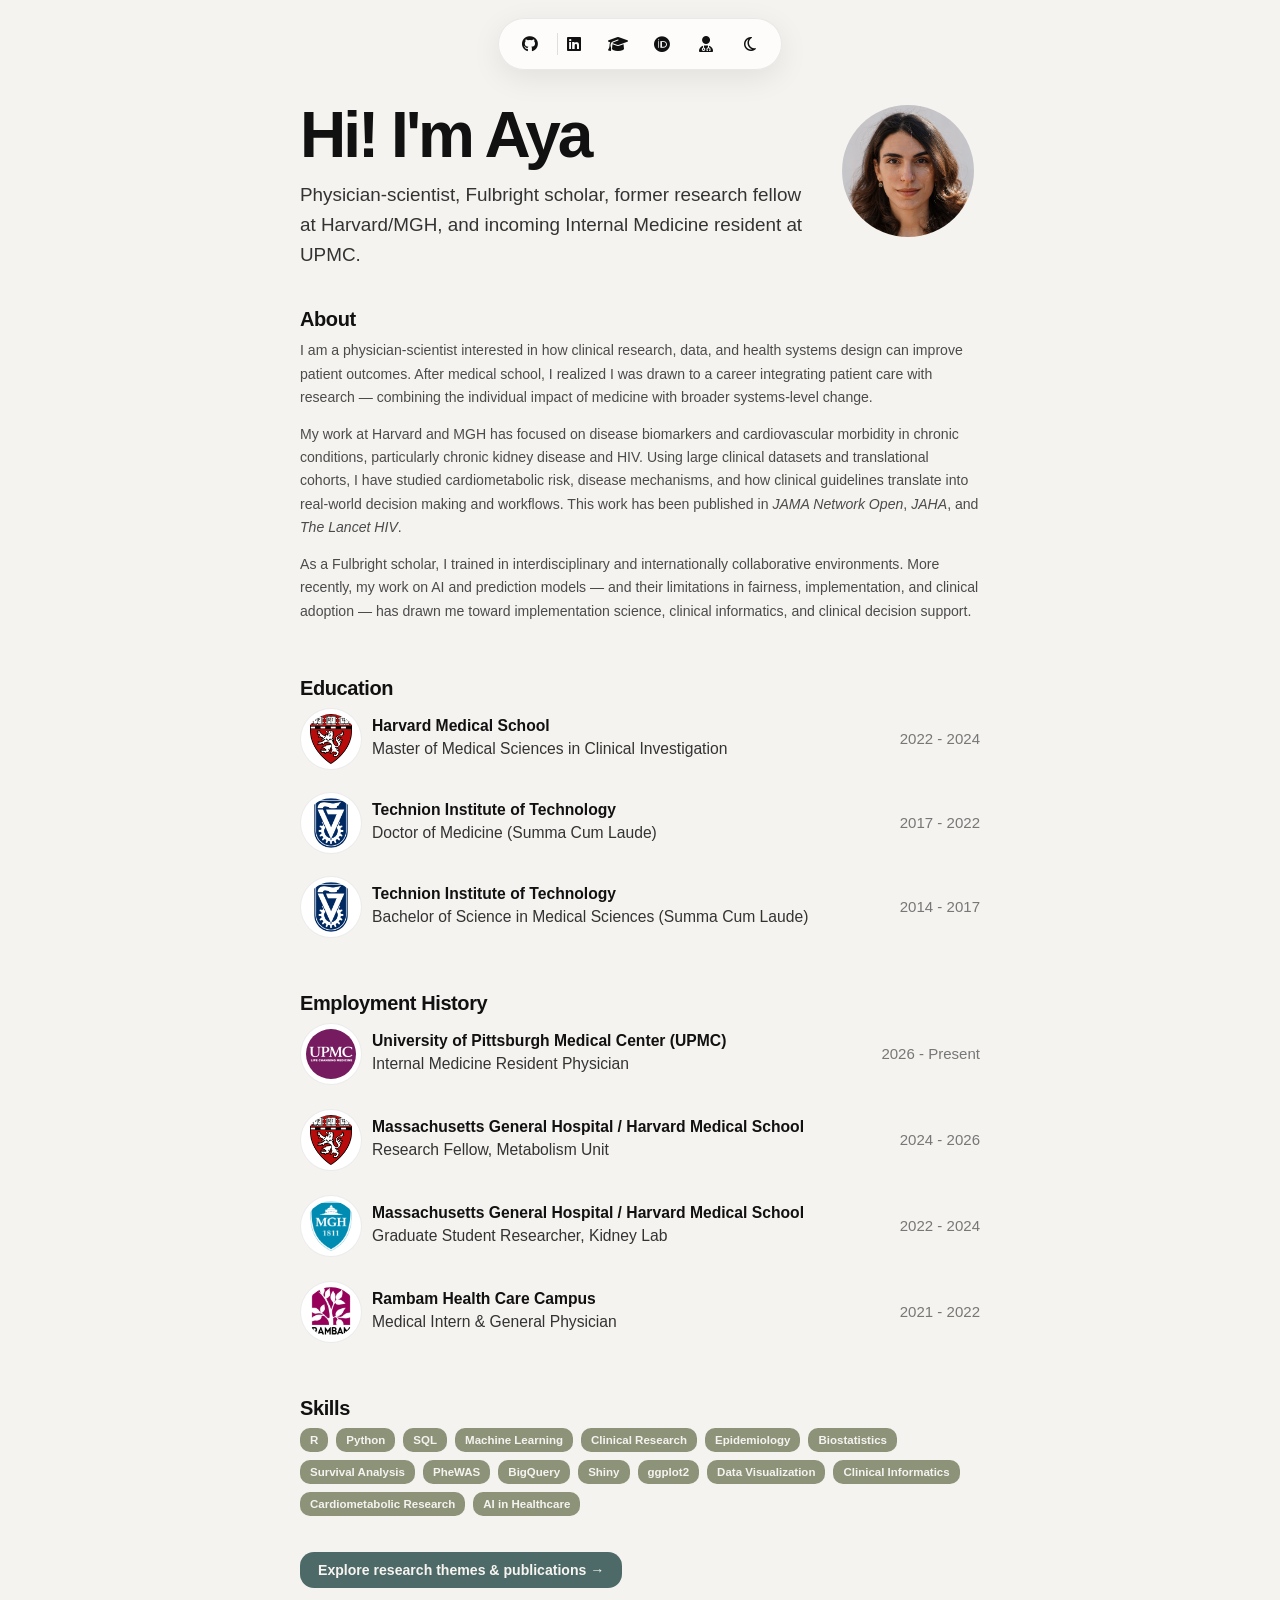
==== commit 5bd92464: "Update research CTA colors" ====
--- a/index.html
+++ b/index.html
@@ -93,12 +93,13 @@
         <a href="https://orcid.org/0000-0003-4452-3498" target="_blank" data-label="ORCID">
             <i class="fa-brands fa-orcid"></i>
           </a>
+
           <a href="https://www.doximity.com/profiles/6b8c0387-9b6e-43c1-a150-05a322f0abd4/edit"
-   target="_blank"
-   data-label="Doximity">
-  <i class="fa-solid fa-user-doctor"></i>
-</a>
-      
+           target="_blank"
+           data-label="Doximity">
+             <i class="fa-solid fa-user-doctor"></i>
+          </a>
+      <!--
         <a href="files/Aya_Awwad_CV.pdf" target="_blank" data-label="Download CV">
           <i class="fa-regular fa-file-lines"></i>
         </a>
@@ -106,7 +107,7 @@
         <a href="mailto:aya.awad94@gmail.com" data-label="Email">
             <i class="fa-regular fa-envelope"></i>
           </a>
-      
+      -->
           <button class="theme-toggle"
           data-label="Toggle theme"
           onclick="toggleTheme()">
--- a/style.css
+++ b/style.css
@@ -270,7 +270,7 @@
   }
   
   .skill-pill {
-    background: #111111;
+    background: #8C9379;
     color: #f5f3ef;
     padding: 6px 10px;
     border-radius: 10px;
@@ -289,25 +289,21 @@
    RESEARCH CTA
 ========================================================= */
 
-.research-cta {
-    margin-top: 28px;
-  }
-  
-  .research-cta a {
+.research-cta a {
     display: inline-flex;
     align-items: center;
     gap: 8px;
-  
-    padding: 12px 18px;
-  
-    background: #7d5b49;
+    margin-top: 36px;
+    padding: 10px 18px;
+  
+    background: #4D6A68  /*#2C5451*/;
     color: #f8f5f1;
   
     text-decoration: none;
     font-size: 0.88rem;
     font-weight: 600;
   
-    border-radius: 999px;
+    border-radius: 14px;
   
     transition:
       transform 0.18s ease,
@@ -318,7 +314,7 @@
   .research-cta a:hover {
     transform: translateY(-2px);
     opacity: 0.92;
-    box-shadow: 0 10px 22px rgba(125, 91, 73, 0.18);
+    box-shadow: 0 10px 22px rgba(159, 75, 52, 0.18);
   }
   
   /* =========================================================
@@ -556,13 +552,14 @@
     padding: 24px 26px;
   
     background:
-      linear-gradient(
-        to right,
-        rgba(245, 243, 239, 0.94) 0%,
-        rgba(245, 243, 239, 0.84) 42%,
-        rgba(245, 243, 239, 0.20) 72%,
-        rgba(245, 243, 239, 0.02) 100%
-      );
+    linear-gradient(
+      to right,
+      rgba(245, 243, 239, 0.97) 0%,
+      rgba(245, 243, 239, 0.93) 46%,
+      rgba(245, 243, 239, 0.68) 72%,
+      rgba(245, 243, 239, 0.38) 88%,
+      rgba(245, 243, 239, 0.18) 100%
+    );
   }
   
   .research-card-text h2 {
@@ -577,7 +574,7 @@
     font-size: 0.86rem;
     line-height: 1.58;
     color: #3f3f3f;
-    max-width: 370px;
+    max-width: 190px;
     margin: 0 0 20px 0;
   }
   
@@ -586,7 +583,7 @@
     width: fit-content;
     padding: 8px 12px;
     border-radius: 999px;
-    background: rgba(80, 45, 25, 0.78);
+    background:   rgba(80, 45, 25, 0.78);
     color: #f5f3ef;
     font-size: 0.76rem;
     font-weight: 700;
@@ -781,7 +778,7 @@
   
   .pub-links a {
     font-size: 0.78rem;
-    color: #111111;
+    color: #8C9379;
     text-decoration: none;
     border-bottom: 1px solid rgba(0, 0, 0, 0.35);
     padding-bottom: 2px;
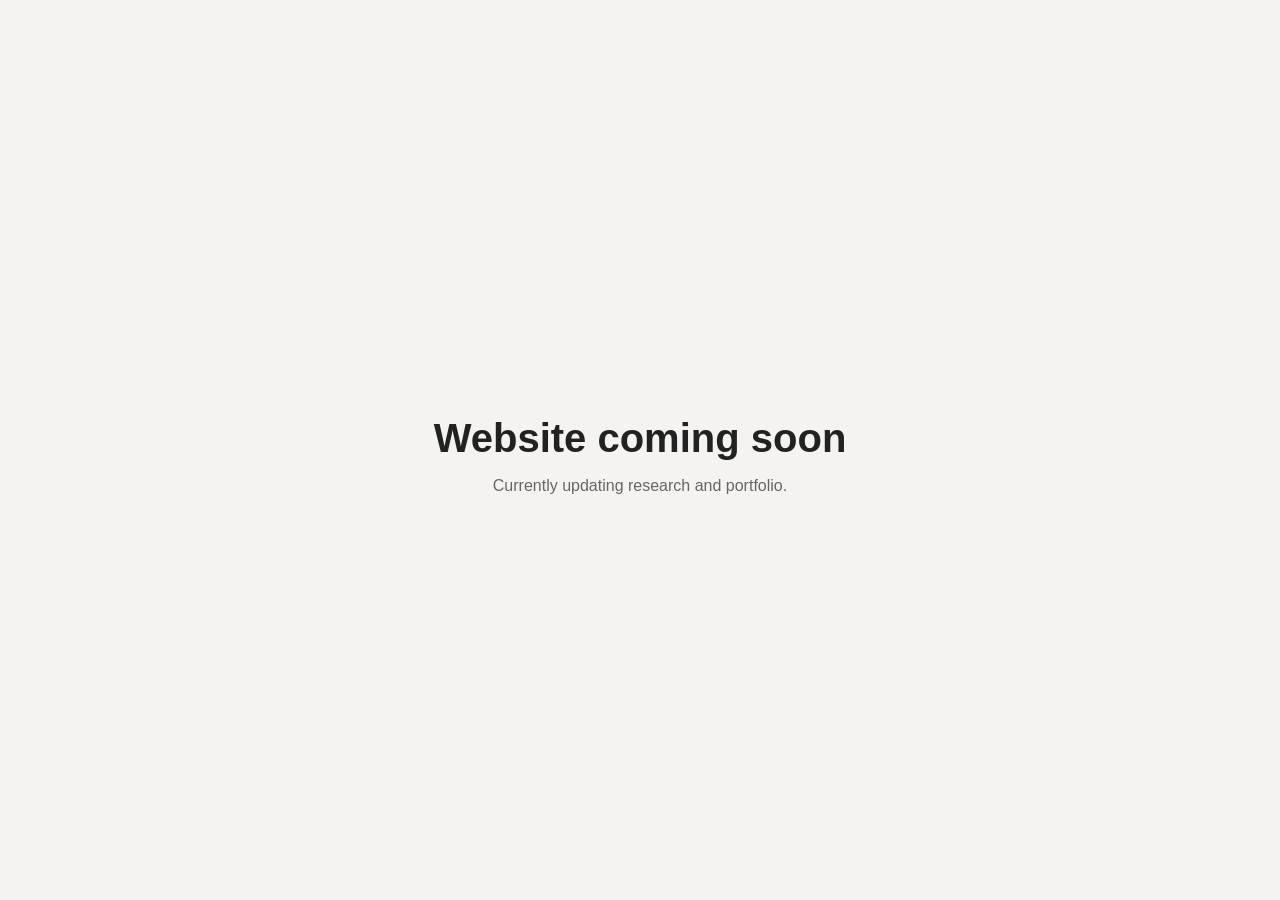
==== commit 2aa6a473: "Refine research pages and add research navigation" ====
--- a/index.html
+++ b/index.html
@@ -1,399 +1,38 @@
 <!DOCTYPE html>
-<html lang="en">
+<html>
+<head>
+  <title>Aya Awwad</title>
+  <style>
+    body {
+      font-family: Arial, sans-serif;
+      background: #f5f3ef;
+      display: flex;
+      justify-content: center;
+      align-items: center;
+      height: 100vh;
+      margin: 0;
+      color: #222;
+    }
 
-<head>
-    <meta charset="UTF-8">
-    <meta name="viewport" content="width=device-width, initial-scale=1.0">
-    <title>Aya Awwad</title>
-  
-    <meta name="description" content="Physician-scientist, Fulbright scholar, and incoming Internal Medicine resident at UPMC.">
-  
-    <meta property="og:title" content="Aya Awwad">
-    <meta property="og:description" content="Physician-scientist, Fulbright scholar, and incoming Internal Medicine resident at UPMC.">
-    <meta property="og:image" content="https://ayaawwad.com/images/aya.jpg">
-    <meta property="og:image:width" content="1200">
-    <meta property="og:image:height" content="630">  
-    <meta property="og:url" content="https://ayaawwad.com">
-    <meta property="og:type" content="website">
-  
-    <meta name="twitter:card" content="summary_large_image">
-    <meta name="twitter:title" content="Aya Awwad">
-    <meta name="twitter:description" content="Physician-scientist, Fulbright scholar, and incoming Internal Medicine resident at UPMC.">
-    <meta name="twitter:image" content="https://ayaawwad.com/images/aya.jpg">
-    <script type="application/ld+json">
-        {
-          "@context": "https://schema.org",
-          "@type": "Person",
-          "name": "Aya Awwad",
-          "url": "https://ayaawwad.com",
-          "jobTitle": "Physician-Scientist",
-          "affiliation": [
-            {
-              "@type": "Organization",
-              "name": "UPMC"
-            },
-            {
-              "@type": "Organization",
-              "name": "Harvard Medical School"
-            }
-          ],
-          "sameAs": [
-            "https://www.linkedin.com/in/aya-awwad-88aaaa176",
-            "https://scholar.google.com/citations?user=1AElDoIAAAAJ",
-            "https://github.com/ayaawwad20"
-          ]
-        }
-        </script>
-        <link rel="canonical" href="https://ayaawwad.com/">
-    <link
-  rel="stylesheet"
-  href="https://cdnjs.cloudflare.com/ajax/libs/font-awesome/6.5.1/css/all.min.css"
-/>
-    <link rel="stylesheet" href="style.css">
-  </head>
+    .box {
+      text-align: center;
+    }
 
+    h1 {
+      font-size: 2.5rem;
+      margin-bottom: 10px;
+    }
 
-  <body>
-    <script>
+    p {
+      color: #666;
+    }
+  </style>
+</head>
 
-        function toggleTheme() {
-        
-          document.body.classList.toggle("dark-mode");
-        
-          const icon = document.querySelector(".theme-toggle i");
-        
-          if (document.body.classList.contains("dark-mode")) {
-        
-            icon.classList.remove("fa-moon");
-            icon.classList.add("fa-sun");
-        
-          } else {
-        
-            icon.classList.remove("fa-sun");
-            icon.classList.add("fa-moon");
-        
-          }
-        }
-        
-        </script>
-    <nav class="top-nav">
-
-        <a href="https://github.com/ayaawwad20" target="_blank" data-label="GitHub">
-          <i class="fa-brands fa-github"></i>
-        </a>
-      
-        <a href="https://www.linkedin.com/in/aya-awwad-88aaaa176" target="_blank" data-label="LinkedIn">
-          <i class="fa-brands fa-linkedin"></i>
-        </a>
-      
-        <a href="https://scholar.google.com/citations?user=1AElDoIAAAAJ&hl=en&citsig=ADIE8sl6V3aMluF4WUuGYQHpLJfs" target="_blank" data-label="Google Scholar">
-          <i class="fa-solid fa-graduation-cap"></i>
-        </a>
-
-        <a href="https://orcid.org/0000-0003-4452-3498" target="_blank" data-label="ORCID">
-            <i class="fa-brands fa-orcid"></i>
-          </a>
-
-          <a href="https://www.doximity.com/profiles/6b8c0387-9b6e-43c1-a150-05a322f0abd4/edit"
-           target="_blank"
-           data-label="Doximity">
-             <i class="fa-solid fa-user-doctor"></i>
-          </a>
-      <!--
-        <a href="files/Aya_Awwad_CV.pdf" target="_blank" data-label="Download CV">
-          <i class="fa-regular fa-file-lines"></i>
-        </a>
-      
-        <a href="mailto:aya.awad94@gmail.com" data-label="Email">
-            <i class="fa-regular fa-envelope"></i>
-          </a>
-      -->
-          <button class="theme-toggle"
-          data-label="Toggle theme"
-          onclick="toggleTheme()">
-  
-    <i class="fa-regular fa-moon"></i>
-  
-  </button>
-      
-      </nav>
-
-    <div class="page">
-      <main class="hero-container">
-        <section class="hero-text">
-          <h1>Hi! I'm Aya</h1>
-  
-          <p class="intro">
-            Physician-scientist, Fulbright scholar, former research fellow at Harvard/MGH, 
-            and incoming Internal Medicine resident at UPMC. 
-          </p>
-        </section>
-  
-        <section class="hero-image">
-          <img src="images/aya.jpg" alt="Aya Awwad">
-        </section>
-      </main>
-  
-      <section class="about-section">
-        <h2>About</h2>
-        <p>
-            I am a physician-scientist interested in how clinical research, data, and
-            health systems design can improve patient outcomes. After medical school, I
-            realized I was drawn to a career integrating patient care with research —
-            combining the individual impact of medicine with broader systems-level change.
-        </p>
-            <p>
-            My work at Harvard and MGH has focused on disease biomarkers and
-            cardiovascular morbidity in chronic conditions, particularly chronic kidney
-            disease and HIV. Using large clinical datasets and translational cohorts, I
-            have studied cardiometabolic risk, disease mechanisms, and how clinical
-            guidelines translate into real-world decision making and workflows. This work
-            has been published in <i>JAMA Network Open</i>, <i>JAHA</i>, and
-            <i>The Lancet HIV</i>.
-        </p>
-            <p>
-            As a Fulbright scholar, I trained in interdisciplinary and internationally
-            collaborative environments. More recently, my work on AI and prediction models
-            — and their limitations in fairness, implementation, and clinical adoption —
-            has drawn me toward implementation science, clinical informatics, and clinical
-            decision support.
-          </p>
-      </section>
-      
-      <section class="education-section">
-        <h2>Education</h2>
-      
-        <details class="education-item expandable-item">
-            <summary>
-              <img src="images/harvard.png" alt="Harvard Medical School logo">
-          
-              <div class="education-text">
-                <h3>Harvard Medical School</h3>
-                <p>Master of Medical Sciences in Clinical Investigation</p>
-              </div>
-          
-              <span class="education-year">2022 - 2024</span>
-            </summary>
-          
-            <div class="item-details">
-              <p>
-                Thesis-based Master of Medical Sciences in Clinical Investigation at Harvard
-                 Medical School focused on clinical epidemiology, biostatistics, and
-                 translational research methods. Graduate training was fully funded through the
-                 <i>Fulbright Scholarship</i>. Awarded the <i>Gordon Williams Gold Medal</i> for Research
-                 Excellence in recognition of outstanding achievement in clinical investigation
-                 and translational research. Thesis work centered on cardiovascular risk,
-                 biomarkers, and clinical outcomes using large-scale cohort data.
-              </p>
-            </div>
-          </details>
-      
-
-          <details class="education-item expandable-item">
-            <summary>
-                <img src="images/technion.png" alt="Technion logo">
-          
-              <div class="education-text">
-                <h3>Technion Institute of Technology</h3>
-                <p>Doctor of Medicine (Summa Cum Laude)</p>
-              </div>
-          
-              <span class="education-year">2017 - 2022</span>
-            </summary>
-          
-            <div class="item-details">
-              <p>
-                Doctor of Medicine (MD), summa cum laude, from the Technion – Israel Institute
-                of Technology. Medical training was grounded in broad, high-volume clinical
-                exposure across inpatient and outpatient medicine, with early interests in
-                cardiovascular disease, complex chronic illness, and evidence-based clinical
-                decision making. Completed a clinical externship in Infectious Diseases at 
-                Rhode Island Hospital in Providence, Rhode Island. 
-              </p>
-            </div>
-          </details>
-
-       
-          <details class="education-item expandable-item">
-            <summary>
-                <img src="images/technion.png" alt="Technion logo">
-          
-              <div class="education-text">
-                <h3>Technion Institute of Technology</h3>
-                <p>Bachelor of Science in Medical Sciences (Summa Cum Laude)</p>
-              </div>
-          
-              <span class="education-year">2014 - 2017</span>
-            </summary>
-          
-            <div class="item-details">
-              <p>
-                Bachelor of Science in Medical Sciences (summa cum laude), 
-                with foundational training in biomedical sciences, 
-                human physiology, and evidence-based medicine.
-              </p>
-            </div>
-          </details>
-
-       
-        
-           
-            
-      
-      </section>
-      
-      <section class="employment-section">
-        <h2>Employment History</h2>
-      
-        <details class="employment-item expandable-item">
-
-            <summary>
-              <img src="images/UPMC.png" alt="UPMC logo">
-          
-              <div class="employment-text">
-                <h3>University of Pittsburgh Medical Center (UPMC)</h3>
-                <p>Internal Medicine Resident Physician</p>
-              </div>
-          
-              <span class="employment-year">2026 - Present</span>
-            </summary>
-          
-            <div class="item-details">
-              <p>
-                Incoming Internal Medicine resident in the International-Scholar/Clinician-Scientist Track at
-                UPMC, with interests in cardiovascular medicine, clinical informatics and
-                implementation science.
-              </p>
-            </div>
-          
-          </details>
-      
-          <details class="employment-item expandable-item">
-
-            <summary>
-              <img src="images/harvard.png" alt="Harvard logo">
-          
-              <div class="employment-text">
-                <h3>Massachusetts General Hospital / Harvard Medical School</h3>
-                <p>Research Fellow, Metabolism Unit</p>
-              </div>
-          
-              <span class="employment-year">2024 - 2026</span>
-            </summary>
-          
-            <div class="item-details">
-                <p>
-                    Conducted clinical and translational research focused on cardiovascular
-                    morbidity, disease biomarkers, and cardiometabolic risk in populations living
-                    with chronic conditions, particularly HIV and chronic kidney disease.
-                    Trained under the mentorship of
-                    <a href="https://researchers.mgh.harvard.edu/profile/820328/Steven-Grinspoon"
-                       target="_blank">
-                       Steven Grinspoon, MD
-                    </a>,
-                    internationally recognized clinical trialist, Chief of the MGH Metabolism
-                    Unit, and chair of the NIH-funded REPRIEVE trial — the first large-scale
-                    randomized trial studying statin therapy for primary cardiovascular prevention
-                    in people living with HIV. Also trained at the Center for Biostatistics in
-                    AIDS Research (CBAR) at the Harvard T.H. Chan School of Public Health, with
-                    work spanning large-scale cohort analyses, predictive modeling, and studies
-                    examining implementation of clinical guidelines and decision support tools.
-                  </p>
-            </div>
-          
-          </details>
-
-          <details class="employment-item expandable-item">
-
-            <summary>
-              <img src="images/mgh.png" alt="MGH logo">
-          
-              <div class="employment-text">
-                <h3>Massachusetts General Hospital / Harvard Medical School</h3>
-                <p>Graduate Student Researcher, Kidney Lab</p>
-              </div>
-          
-              <span class="employment-year">2022 - 2024</span>
-            </summary>
-          
-            <div class="item-details">
-              <p>
-                Conducted thesis-based research under the mentorship of
-                <a href="https://researchers.mgh.harvard.edu/profile/4311304/Sahir-Kalim"
-                   target="_blank">
-                   Sahir Kalim, MD, MMSc
-                </a>,
-                focused on carbamylation in chronic kidney disease and its implications
-                for cardiovascular morbidity and disease progression. Thesis work,
-                <i>“Carbamylation in Chronic Kidney Disease: Comparative Biomarker Analysis
-                and Implications for Cardiovascular Disease,”</i> examined carbamylated
-                proteins as emerging biomarkers of metabolic stress, inflammation, and
-                cardiovascular risk in CKD using translational cohort data.
-              </p>
-            </div>
-          
-          </details>
-      
-          <details class="employment-item expandable-item">
-
-            <summary>
-              <img src="images/rambam.png" alt="Rambam logo">
-          
-              <div class="employment-text">
-                <h3>Rambam Health Care Campus</h3>
-                <p>Medical Intern & General Physician</p>
-              </div>
-          
-              <span class="employment-year">2021 - 2022</span>
-            </summary>
-          
-            <div class="item-details">
-              <p>
-                Completed rotating medical internship and worked as a general physician in
-                one of Israel’s largest tertiary academic hospitals, with broad clinical
-                exposure across inpatient and outpatient medicine, acute care, and
-                multidisciplinary clinical teams.
-              </p>
-            </div>
-          
-          </details>
-      </section>
-    
-
-      <section class="skills-section">
-        <h2>Skills</h2>
-      
-        <div class="skills-grid">
-      
-          <span class="skill-pill">R</span>
-          <span class="skill-pill">Python</span>
-          <span class="skill-pill">SQL</span>
-          <span class="skill-pill">Machine Learning</span>
-          <span class="skill-pill">Clinical Research</span>
-          <span class="skill-pill">Epidemiology</span>
-          <span class="skill-pill">Biostatistics</span>
-          <span class="skill-pill">Survival Analysis</span>
-          <span class="skill-pill">PheWAS</span>
-          <span class="skill-pill">BigQuery</span>
-          <span class="skill-pill">Shiny</span>
-          <span class="skill-pill">ggplot2</span>
-          <span class="skill-pill">Data Visualization</span>
-          <span class="skill-pill">Clinical Informatics</span>
-          <span class="skill-pill">Cardiometabolic Research</span>
-          <span class="skill-pill">AI in Healthcare</span>
-      
-        </div>
-      </section>
-
-      <div class="research-cta">
-        <a href="research.html">
-          Explore research themes & publications →
-        </a>
-      </div>
-
-    </div>
-      
+<body>
+  <div class="box">
+    <h1>Website coming soon</h1>
+    <p>Currently updating research and portfolio.</p>
+  </div>
 </body>
-      </html>
-
-      +</html>
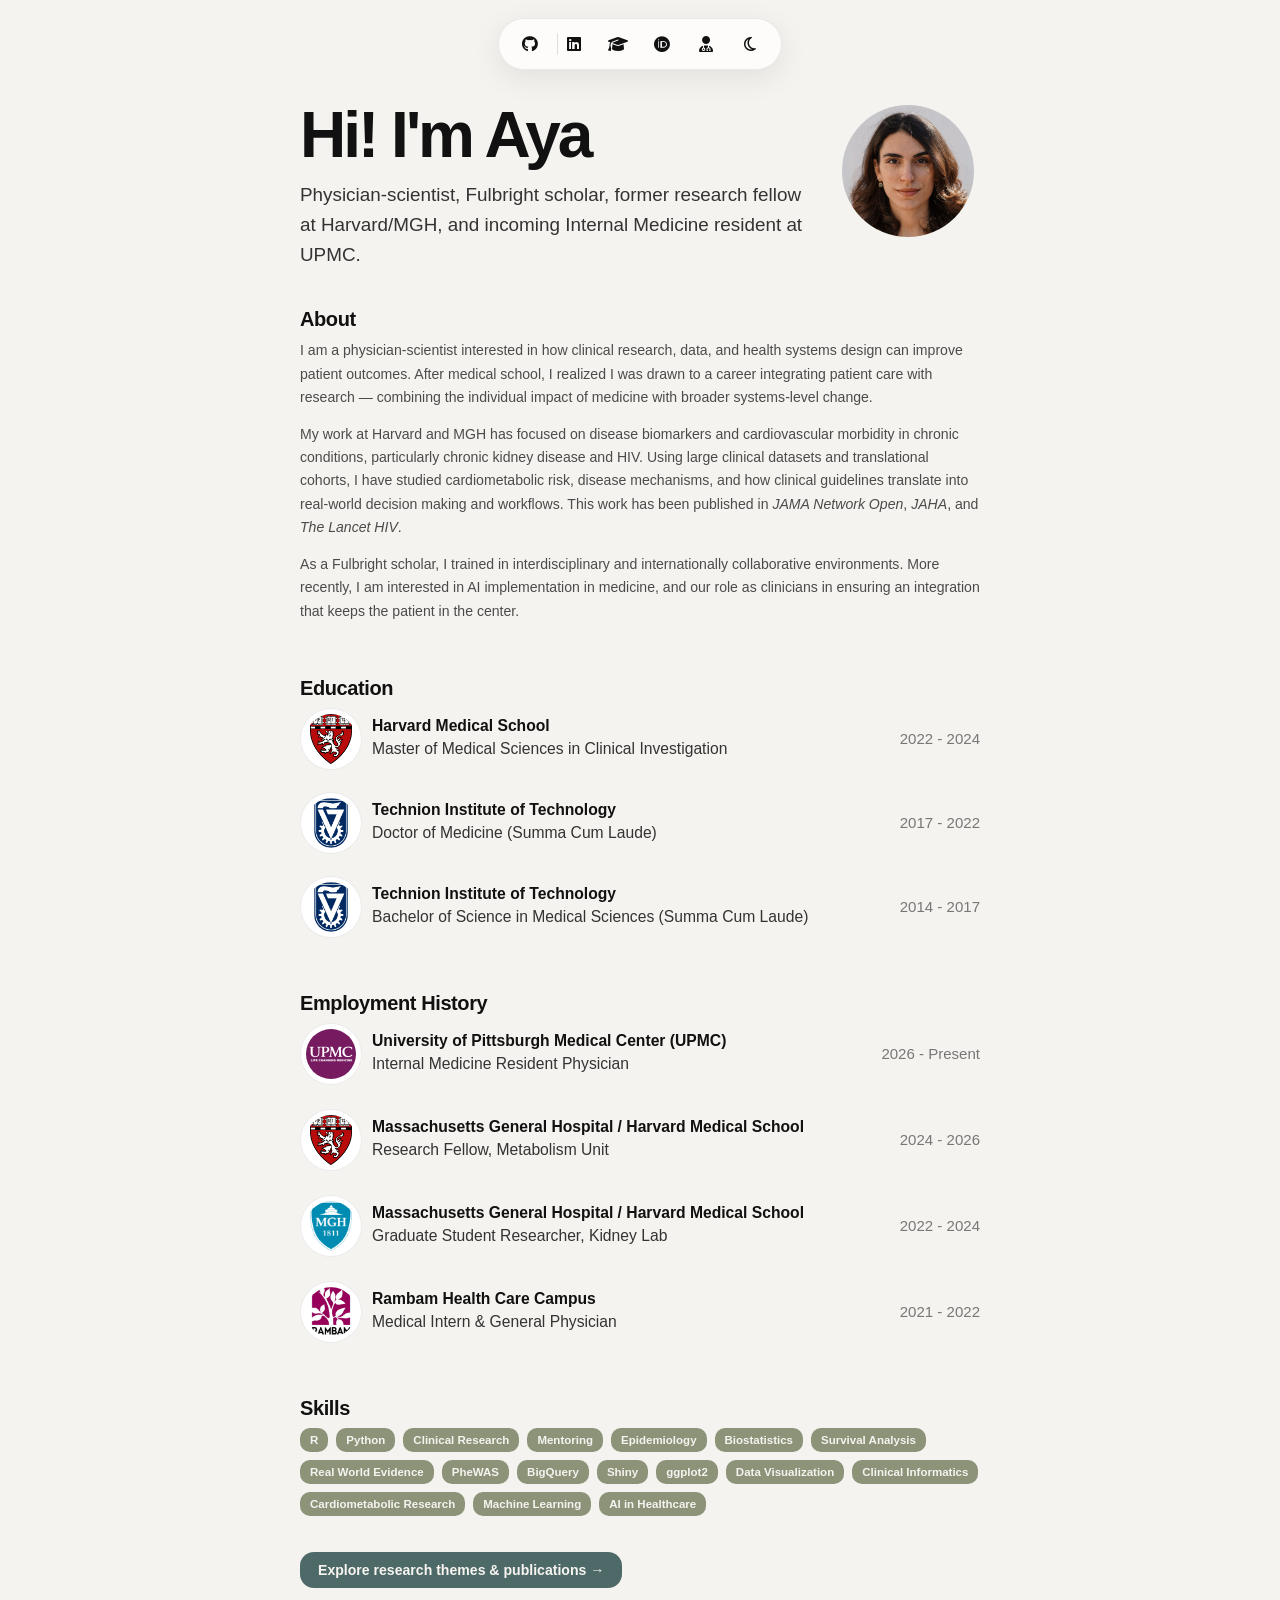
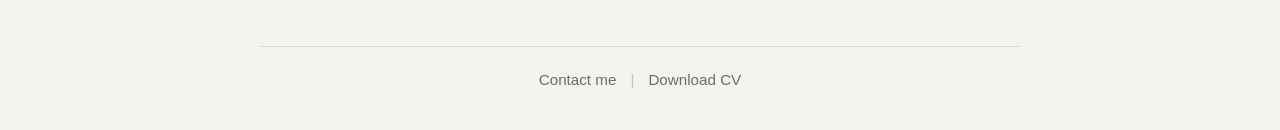
==== commit d143249a: "Add clinical informatics research page and update publication summaries" ====
--- a/index.html
+++ b/index.html
@@ -1,38 +1,401 @@
 <!DOCTYPE html>
-<html>
+<html lang="en">
+
 <head>
-  <title>Aya Awwad</title>
-  <style>
-    body {
-      font-family: Arial, sans-serif;
-      background: #f5f3ef;
-      display: flex;
-      justify-content: center;
-      align-items: center;
-      height: 100vh;
-      margin: 0;
-      color: #222;
-    }
-
-    .box {
-      text-align: center;
-    }
-
-    h1 {
-      font-size: 2.5rem;
-      margin-bottom: 10px;
-    }
-
-    p {
-      color: #666;
-    }
-  </style>
-</head>
-
-<body>
-  <div class="box">
-    <h1>Website coming soon</h1>
-    <p>Currently updating research and portfolio.</p>
-  </div>
+    <meta charset="UTF-8">
+    <meta name="viewport" content="width=device-width, initial-scale=1.0">
+    <title>Aya Awwad</title>
+  
+    <meta name="description" content="Physician-scientist, Fulbright scholar, and incoming Internal Medicine resident at UPMC.">
+  
+    <meta property="og:title" content="Aya Awwad">
+    <meta property="og:description" content="Physician-scientist, Fulbright scholar, and incoming Internal Medicine resident at UPMC.">
+    <meta property="og:image" content="https://ayaawwad.com/images/aya.jpg">
+    <meta property="og:image:width" content="1200">
+    <meta property="og:image:height" content="630">  
+    <meta property="og:url" content="https://ayaawwad.com">
+    <meta property="og:type" content="website">
+  
+    <meta name="twitter:card" content="summary_large_image">
+    <meta name="twitter:title" content="Aya Awwad">
+    <meta name="twitter:description" content="Physician-scientist, Fulbright scholar, and incoming Internal Medicine resident at UPMC.">
+    <meta name="twitter:image" content="https://ayaawwad.com/images/aya.jpg">
+    <script type="application/ld+json">
+        {
+          "@context": "https://schema.org",
+          "@type": "Person",
+          "name": "Aya Awwad",
+          "url": "https://ayaawwad.com",
+          "jobTitle": "Physician-Scientist",
+          "affiliation": [
+            {
+              "@type": "Organization",
+              "name": "UPMC"
+            },
+            {
+              "@type": "Organization",
+              "name": "Harvard Medical School"
+            }
+          ],
+          "sameAs": [
+            "https://www.linkedin.com/in/aya-awwad-88aaaa176",
+            "https://scholar.google.com/citations?user=1AElDoIAAAAJ",
+            "https://github.com/ayaawwad20"
+          ]
+        }
+        </script>
+        <link rel="canonical" href="https://ayaawwad.com/">
+    <link
+  rel="stylesheet"
+  href="https://cdnjs.cloudflare.com/ajax/libs/font-awesome/6.5.1/css/all.min.css"
+/>
+    <link rel="stylesheet" href="style.css">
+  </head>
+
+
+  <body>
+    <script>
+
+        function toggleTheme() {
+        
+          document.body.classList.toggle("dark-mode");
+        
+          const icon = document.querySelector(".theme-toggle i");
+        
+          if (document.body.classList.contains("dark-mode")) {
+        
+            icon.classList.remove("fa-moon");
+            icon.classList.add("fa-sun");
+        
+          } else {
+        
+            icon.classList.remove("fa-sun");
+            icon.classList.add("fa-moon");
+        
+          }
+        }
+        
+        </script>
+    <nav class="top-nav">
+
+        <a href="https://github.com/ayaawwad20" target="_blank" data-label="GitHub">
+          <i class="fa-brands fa-github"></i>
+        </a>
+      
+        <a href="https://www.linkedin.com/in/aya-awwad-88aaaa176" target="_blank" data-label="LinkedIn">
+          <i class="fa-brands fa-linkedin"></i>
+        </a>
+      
+        <a href="https://scholar.google.com/citations?user=1AElDoIAAAAJ&hl=en&citsig=ADIE8sl6V3aMluF4WUuGYQHpLJfs" target="_blank" data-label="Google Scholar">
+          <i class="fa-solid fa-graduation-cap"></i>
+        </a>
+
+        <a href="https://orcid.org/0000-0003-4452-3498" target="_blank" data-label="ORCID">
+            <i class="fa-brands fa-orcid"></i>
+          </a>
+
+          <a href="https://www.doximity.com/profiles/6b8c0387-9b6e-43c1-a150-05a322f0abd4/edit"
+           target="_blank"
+           data-label="Doximity">
+             <i class="fa-solid fa-user-doctor"></i>
+          </a>
+      <!--
+        <a href="files/Aya_Awwad_CV.pdf" target="_blank" data-label="Download CV">
+          <i class="fa-regular fa-file-lines"></i>
+        </a>
+      
+        <a href="mailto:aya.awad94@gmail.com" data-label="Email">
+            <i class="fa-regular fa-envelope"></i>
+          </a>
+      -->
+          <button class="theme-toggle"
+          data-label="Toggle theme"
+          onclick="toggleTheme()">
+  
+    <i class="fa-regular fa-moon"></i>
+  
+  </button>
+      
+      </nav>
+
+    <div class="page">
+      <main class="hero-container">
+        <section class="hero-text">
+          <h1>Hi! I'm Aya</h1>
+  
+          <p class="intro">
+            Physician-scientist, Fulbright scholar, former research fellow at Harvard/MGH, 
+            and incoming Internal Medicine resident at UPMC. 
+          </p>
+        </section>
+  
+        <section class="hero-image">
+          <img src="images/aya.jpg" alt="Aya Awwad">
+        </section>
+      </main>
+  
+      <section class="about-section">
+        <h2>About</h2>
+        <p>
+            I am a physician-scientist interested in how clinical research, data, and
+            health systems design can improve patient outcomes. After medical school, I
+            realized I was drawn to a career integrating patient care with research —
+            combining the individual impact of medicine with broader systems-level change.
+        </p>
+            <p>
+            My work at Harvard and MGH has focused on disease biomarkers and
+            cardiovascular morbidity in chronic conditions, particularly chronic kidney
+            disease and HIV. Using large clinical datasets and translational cohorts, I
+            have studied cardiometabolic risk, disease mechanisms, and how clinical
+            guidelines translate into real-world decision making and workflows. This work
+            has been published in <i>JAMA Network Open</i>, <i>JAHA</i>, and
+            <i>The Lancet HIV</i>.
+        </p>
+            <p>
+            As a Fulbright scholar, I trained in interdisciplinary and internationally
+            collaborative environments. More recently, I am interested in AI implementation in medicine, 
+            and our role as clinicians in ensuring an integration that keeps the patient in the center.
+            
+          </p>
+      </section>
+      
+      <section class="education-section">
+        <h2>Education</h2>
+      
+        <details class="education-item expandable-item">
+            <summary>
+              <img src="images/harvard.png" alt="Harvard Medical School logo">
+          
+              <div class="education-text">
+                <h3>Harvard Medical School</h3>
+                <p>Master of Medical Sciences in Clinical Investigation</p>
+              </div>
+          
+              <span class="education-year">2022 - 2024</span>
+            </summary>
+          
+            <div class="item-details">
+              <p>
+                Thesis-based Master of Medical Sciences in Clinical Investigation at Harvard
+                 Medical School focused on clinical epidemiology, biostatistics, and
+                 translational research methods. Graduate training was fully funded through the
+                 <i>Fulbright Scholarship</i>. Awarded the <i>Gordon Williams Gold Medal</i> for Research
+                 Excellence in recognition of outstanding achievement in clinical investigation
+                 and translational research. Thesis work centered on cardiovascular risk,
+                 biomarkers, and clinical outcomes using large-scale cohort data.
+              </p>
+            </div>
+          </details>
+      
+
+          <details class="education-item expandable-item">
+            <summary>
+                <img src="images/technion.png" alt="Technion logo">
+          
+              <div class="education-text">
+                <h3>Technion Institute of Technology</h3>
+                <p>Doctor of Medicine (Summa Cum Laude)</p>
+              </div>
+          
+              <span class="education-year">2017 - 2022</span>
+            </summary>
+          
+            <div class="item-details">
+              <p>
+                Doctor of Medicine (MD), summa cum laude, from the Technion – Israel Institute
+                of Technology. Medical training was grounded in broad, high-volume clinical
+                exposure across inpatient and outpatient medicine, with early interests in
+                cardiovascular disease, complex chronic illness, and evidence-based clinical
+                decision making. Completed a clinical externship in Infectious Diseases at 
+                Rhode Island Hospital in Providence, Rhode Island. 
+              </p>
+            </div>
+          </details>
+
+       
+          <details class="education-item expandable-item">
+            <summary>
+                <img src="images/technion.png" alt="Technion logo">
+          
+              <div class="education-text">
+                <h3>Technion Institute of Technology</h3>
+                <p>Bachelor of Science in Medical Sciences (Summa Cum Laude)</p>
+              </div>
+          
+              <span class="education-year">2014 - 2017</span>
+            </summary>
+          
+            <div class="item-details">
+              <p>
+                Bachelor of Science in Medical Sciences (summa cum laude), 
+                with foundational training in biomedical sciences, 
+                human physiology, and evidence-based medicine.
+              </p>
+            </div>
+          </details>
+
+       
+      </section>
+      
+      <section class="employment-section">
+        <h2>Employment History</h2>
+      
+        <details class="employment-item expandable-item">
+
+            <summary>
+              <img src="images/UPMC.png" alt="UPMC logo">
+          
+              <div class="employment-text">
+                <h3>University of Pittsburgh Medical Center (UPMC)</h3>
+                <p>Internal Medicine Resident Physician</p>
+              </div>
+          
+              <span class="employment-year">2026 - Present</span>
+            </summary>
+          
+            <div class="item-details">
+              <p>
+                Incoming Internal Medicine resident in the International-Scholar/Clinician-Scientist Track at
+                UPMC, with interests in cardiovascular medicine, clinical informatics and
+                implementation science.
+              </p>
+            </div>
+          
+          </details>
+      
+          <details class="employment-item expandable-item">
+
+            <summary>
+              <img src="images/harvard.png" alt="Harvard logo">
+          
+              <div class="employment-text">
+                <h3>Massachusetts General Hospital / Harvard Medical School</h3>
+                <p>Research Fellow, Metabolism Unit</p>
+              </div>
+          
+              <span class="employment-year">2024 - 2026</span>
+            </summary>
+          
+            <div class="item-details">
+                <p>
+                    Conducted clinical and translational research focused on cardiovascular
+                    morbidity, disease biomarkers, and cardiometabolic risk in populations living
+                    with chronic conditions, particularly HIV and chronic kidney disease.
+                    Trained under the mentorship of
+                    <a href="https://researchers.mgh.harvard.edu/profile/820328/Steven-Grinspoon"
+                       target="_blank">
+                       Steven Grinspoon, MD
+                    </a>,
+                    internationally recognized clinical trialist, Chief of the MGH Metabolism
+                    Unit, and chair of the NIH-funded REPRIEVE trial — the first large-scale
+                    randomized trial studying statin therapy for primary cardiovascular prevention
+                    in people living with HIV. Also trained at the Center for Biostatistics in
+                    AIDS Research (CBAR) at the Harvard T.H. Chan School of Public Health, with
+                    work spanning large-scale cohort analyses, predictive modeling, and studies
+                    examining implementation of clinical guidelines and decision support tools.
+                  </p>
+            </div>
+          
+          </details>
+
+          <details class="employment-item expandable-item">
+
+            <summary>
+              <img src="images/mgh.png" alt="MGH logo">
+          
+              <div class="employment-text">
+                <h3>Massachusetts General Hospital / Harvard Medical School</h3>
+                <p>Graduate Student Researcher, Kidney Lab</p>
+              </div>
+          
+              <span class="employment-year">2022 - 2024</span>
+            </summary>
+          
+            <div class="item-details">
+              <p>
+                Conducted thesis-based research under the mentorship of
+                <a href="https://researchers.mgh.harvard.edu/profile/4311304/Sahir-Kalim"
+                   target="_blank">
+                   Sahir Kalim, MD, MMSc
+                </a>,
+                focused on carbamylation in chronic kidney disease and its implications
+                for cardiovascular morbidity and disease progression. Thesis work,
+                <i>“Carbamylation in Chronic Kidney Disease: Comparative Biomarker Analysis
+                and Implications for Cardiovascular Disease,”</i> examined carbamylated
+                proteins as emerging biomarkers of metabolic stress, inflammation, and
+                cardiovascular risk in CKD using translational cohort data.
+              </p>
+            </div>
+          
+          </details>
+      
+          <details class="employment-item expandable-item">
+
+            <summary>
+              <img src="images/rambam.png" alt="Rambam logo">
+          
+              <div class="employment-text">
+                <h3>Rambam Health Care Campus</h3>
+                <p>Medical Intern & General Physician</p>
+              </div>
+          
+              <span class="employment-year">2021 - 2022</span>
+            </summary>
+          
+            <div class="item-details">
+              <p>
+                Completed rotating medical internship and worked as a general physician in
+                one of Israel’s largest tertiary academic hospitals, with broad clinical
+                exposure across inpatient and outpatient medicine, acute care, and
+                multidisciplinary clinical teams.
+              </p>
+            </div>
+          
+          </details>
+      </section>
+    
+
+      <section class="skills-section">
+        <h2>Skills</h2>
+      
+        <div class="skills-grid">
+      
+          <span class="skill-pill">R</span>
+          <span class="skill-pill">Python</span>
+          <span class="skill-pill">Clinical Research</span>
+          <span class="skill-pill">Mentoring</span>
+          <span class="skill-pill">Epidemiology</span>
+          <span class="skill-pill">Biostatistics</span>
+          <span class="skill-pill">Survival Analysis</span>
+          <span class="skill-pill">Real World Evidence</span>
+          <span class="skill-pill">PheWAS</span>
+          <span class="skill-pill">BigQuery</span>
+          <span class="skill-pill">Shiny</span>
+          <span class="skill-pill">ggplot2</span>
+          <span class="skill-pill">Data Visualization</span>
+          <span class="skill-pill">Clinical Informatics</span>
+          <span class="skill-pill">Cardiometabolic Research</span>
+          <span class="skill-pill">Machine Learning</span>
+          <span class="skill-pill">AI in Healthcare</span>
+      
+        </div>
+      </section>
+
+      <div class="research-cta">
+        <a href="research.html">
+          Explore research themes & publications →
+        </a>
+      </div>
+
+    </div>
+  
+    <div class="bottom-links">
+      <a href="mailto:aya.awad94@gmail.com">Contact me</a>
+      <span>|</span>
+      <a href="files/Aya_Awwad_CV.pdf" target="_blank">Download CV</a>
+    </div>
+    
 </body>
-</html>+      </html>
+
+      
--- a/style.css
+++ b/style.css
@@ -0,0 +1,931 @@
+/* =========================================================
+   GLOBAL
+========================================================= */
+
+body {
+    margin: 0;
+    background-color: #f5f3ef;
+    color: #111111;
+    font-family: 'Inter', sans-serif;
+  }
+  
+  .page {
+    max-width: 760px;
+    margin: 0 auto;
+    padding: 105px 40px 30px 40px;
+    box-sizing: border-box;
+    animation: pageFadeUp 0.9s ease both;
+  }
+  
+  @keyframes pageFadeUp {
+    from {
+      opacity: 0;
+      transform: translateY(18px);
+    }
+  
+    to {
+      opacity: 1;
+      transform: translateY(0);
+    }
+  }
+  
+  
+  /* =========================================================
+     INDEX HERO
+  ========================================================= */
+  
+  .hero-container {
+    display: flex;
+    align-items: flex-start;
+    justify-content: flex-start;
+    gap: 22px;
+    margin-bottom: 38px;
+  }
+  
+  .hero-text {
+    max-width: 520px;
+  }
+  
+  h1 {
+    font-size: 4rem;
+    line-height: 0.95;
+    margin: 0 0 14px 0;
+    font-weight: 700;
+    letter-spacing: -3px;
+  }
+  
+  .intro {
+    font-size: 1.18rem;
+    line-height: 1.6;
+    color: #333333;
+    margin: 0;
+  }
+  
+  .hero-image img {
+    width: 132px;
+    height: 132px;
+    object-fit: cover;
+    object-position: center 12%;
+    border-radius: 50%;
+  }
+  
+  
+  /* =========================================================
+     SECTION TITLES
+  ========================================================= */
+  
+  .about-section h2,
+  .education-section h2,
+  .employment-section h2,
+  .skills-section h2 {
+    font-size: 1.25rem;
+    margin: 0 0 8px 0;
+    font-weight: 700;
+    letter-spacing: -0.4px;
+  }
+  
+  
+  /* =========================================================
+     ABOUT
+  ========================================================= */
+  
+  .about-section {
+    max-width: 700px;
+  }
+  
+  .about-section p {
+    font-size: 0.88rem;
+    line-height: 1.65;
+    color: #4b4b4b;
+    margin: 0 0 14px 0;
+  }
+  
+  
+  /* =========================================================
+     EDUCATION
+  ========================================================= */
+  
+  .education-section {
+    max-width: 820px;
+    margin-top: 54px;
+  }
+  
+  .education-item {
+    margin-bottom: 22px;
+  }
+  
+  .education-item img {
+    width: 50px;
+    height: 50px;
+    object-fit: contain;
+    border-radius: 50%;
+    background: #ffffff;
+    border: 1px solid rgba(0, 0, 0, 0.08);
+    padding: 5px;
+  }
+  
+  .education-text h3 {
+    font-size: 0.98rem;
+    margin: 0 0 2px 0;
+    font-weight: 700;
+  }
+  
+  .education-text p {
+    font-size: 0.98rem;
+    margin: 0;
+    color: #333333;
+    line-height: 1.5;
+  }
+  
+  .education-year {
+    font-size: 0.94rem;
+    color: #777777;
+    white-space: nowrap;
+  }
+  
+  
+  /* =========================================================
+     EMPLOYMENT
+  ========================================================= */
+  
+  .employment-section {
+    max-width: 760px;
+    margin-top: 54px;
+  }
+  
+  .employment-item {
+    margin-bottom: 24px;
+  }
+  
+  .employment-item img {
+    width: 50px;
+    height: 50px;
+    object-fit: contain;
+    border-radius: 50%;
+    background: #ffffff;
+    border: 1px solid rgba(0, 0, 0, 0.08);
+    padding: 5px;
+  }
+  
+  .employment-text h3 {
+    font-size: 0.98rem;
+    margin: 0 0 2px 0;
+    font-weight: 700;
+  }
+  
+  .employment-text p {
+    font-size: 0.98rem;
+    margin: 0;
+    color: #333333;
+    line-height: 1.5;
+  }
+  
+  .employment-year {
+    font-size: 0.94rem;
+    color: #777777;
+    white-space: nowrap;
+  }
+  
+  
+  /* =========================================================
+     EXPANDABLE ITEMS
+  ========================================================= */
+  
+  .expandable-item {
+    display: block;
+  }
+  
+  .expandable-item summary {
+    display: grid;
+    grid-template-columns: 56px 1fr auto;
+    align-items: center;
+    gap: 16px;
+    cursor: pointer;
+    list-style: none;
+    position: relative;
+  }
+  
+  .expandable-item summary::-webkit-details-marker {
+    display: none;
+  }
+  
+  .expandable-item summary::after {
+    display: none;
+  }
+  
+  .expandable-item .education-text h3::after,
+  .expandable-item .employment-text h3::after {
+    content: "›";
+    display: inline-block;
+    margin-left: 6px;
+    opacity: 0;
+    transform: translateX(-4px);
+    color: #777777;
+    transition:
+      opacity 0.18s ease,
+      transform 0.18s ease;
+  }
+  
+  .expandable-item summary:hover .education-text h3::after,
+  .expandable-item summary:hover .employment-text h3::after {
+    opacity: 1;
+    transform: translateX(0);
+  }
+  
+  .expandable-item[open] .education-text h3::after,
+  .expandable-item[open] .employment-text h3::after {
+    opacity: 1;
+    transform: rotate(90deg);
+  }
+  
+  .item-details {
+    margin-left: 72px;
+    margin-top: 8px;
+    margin-bottom: 16px;
+    max-width: 560px;
+  }
+  
+  .item-details p {
+    font-size: 0.88rem;
+    line-height: 1.65;
+    color: #777777;
+    margin: 0;
+  }
+  
+  
+  /* =========================================================
+     SKILLS
+  ========================================================= */
+  
+  .skills-section {
+    max-width: 760px;
+    margin-top: 54px;
+  }
+  
+  .skills-grid {
+    display: flex;
+    flex-wrap: wrap;
+    gap: 8px;
+  }
+  
+  .skill-pill {
+    background: #8C9379;
+    color: #f5f3ef;
+    padding: 6px 10px;
+    border-radius: 10px;
+    font-size: 0.72rem;
+    font-weight: 600;
+    transition:
+      transform 0.18s ease,
+      opacity 0.18s ease;
+  }
+  
+  .skill-pill:hover {
+    transform: translateY(-2px);
+  }
+  
+  /* =========================================================
+   RESEARCH CTA
+========================================================= */
+
+.research-cta a {
+    display: inline-flex;
+    align-items: center;
+    gap: 8px;
+    margin-top: 36px;
+    padding: 10px 18px;
+  
+    background: #4D6A68  /*#2C5451*/;
+    color: #f8f5f1;
+  
+    text-decoration: none;
+    font-size: 0.88rem;
+    font-weight: 600;
+  
+    border-radius: 14px;
+  
+    transition:
+      transform 0.18s ease,
+      opacity 0.18s ease,
+      box-shadow 0.18s ease;
+  }
+  
+  .research-cta a:hover {
+    transform: translateY(-2px);
+    opacity: 0.92;
+    box-shadow: 0 10px 22px rgba(159, 75, 52, 0.18);
+  }
+  
+  /* =========================================================
+     NAVBAR
+  ========================================================= */
+  
+  .top-nav {
+    position: fixed;
+    top: 18px;
+    left: 50%;
+    transform: translateX(-50%);
+    display: flex;
+    align-items: center;
+    gap: 10px;
+    padding: 8px 14px;
+    background: rgba(255, 255, 255, 0.75);
+    backdrop-filter: blur(14px);
+    -webkit-backdrop-filter: blur(14px);
+    border: 1px solid rgba(0, 0, 0, 0.08);
+    border-radius: 999px;
+    box-shadow: 0 8px 30px rgba(0, 0, 0, 0.08);
+    z-index: 1000;
+  }
+  
+  .top-nav::after {
+    content: "";
+    position: absolute;
+    left: 58px;
+    top: 50%;
+    transform: translateY(-50%);
+    width: 1px;
+    height: 22px;
+    background: rgba(0, 0, 0, 0.12);
+  }
+  
+  .top-nav a,
+  .theme-toggle {
+    position: relative;
+    display: flex;
+    align-items: center;
+    justify-content: center;
+    width: 34px;
+    height: 34px;
+    color: #111111;
+    background: transparent;
+    border: none;
+    text-decoration: none;
+    font-size: 1rem;
+    border-radius: 999px;
+    cursor: pointer;
+    transition:
+      transform 0.18s ease,
+      background 0.18s ease,
+      opacity 0.18s ease;
+  }
+  
+  .top-nav i {
+    font-size: 1rem;
+  }
+  
+  .top-nav a:hover,
+  .theme-toggle:hover {
+    background: rgba(0, 0, 0, 0.06);
+    transform: scale(1.18) translateY(-3px);
+  }
+  
+  .top-nav a::after,
+  .theme-toggle::after {
+    content: attr(data-label);
+    position: absolute;
+    top: 44px;
+    left: 50%;
+    transform: translateX(-50%) translateY(-4px);
+    background: #111111;
+    color: white;
+    font-size: 0.7rem;
+    font-weight: 500;
+    white-space: nowrap;
+    padding: 6px 8px;
+    border-radius: 8px;
+    opacity: 0;
+    pointer-events: none;
+    transition:
+      opacity 0.15s ease,
+      transform 0.15s ease;
+  }
+  
+  .top-nav a:hover::after,
+  .theme-toggle:hover::after {
+    opacity: 1;
+    transform: translateX(-50%) translateY(0);
+  }
+  
+  
+  /* =========================================================
+     DARK MODE
+  ========================================================= */
+  
+  .dark-mode {
+    background-color: #111111;
+    color: #f5f3ef;
+  }
+  
+  .dark-mode .intro,
+  .dark-mode .about-section p,
+  .dark-mode .education-text p,
+  .dark-mode .employment-text p,
+  .dark-mode .item-details p {
+    color: #d1d1d1;
+  }
+  
+  .dark-mode .education-year,
+  .dark-mode .employment-year {
+    color: #a9a9a9;
+  }
+  
+  .dark-mode .education-item img,
+  .dark-mode .employment-item img {
+    background: #f5f3ef;
+  }
+  
+  .dark-mode .skill-pill {
+    background: #f5f3ef;
+    color: #111111;
+  }
+  
+  .dark-mode .top-nav {
+    background: rgba(30, 30, 30, 0.75);
+    border: 1px solid rgba(255, 255, 255, 0.12);
+  }
+  
+  .dark-mode .top-nav::after {
+    background: rgba(255, 255, 255, 0.18);
+  }
+  
+  .dark-mode .top-nav a,
+  .dark-mode .theme-toggle {
+    color: #f5f3ef;
+  }
+  
+  .dark-mode .top-nav a:hover,
+  .dark-mode .theme-toggle:hover {
+    background: rgba(255, 255, 255, 0.1);
+  }
+  
+  
+  /* =========================================================
+     RESEARCH LANDING PAGE
+     (research.html)
+  ========================================================= */
+  
+  .page.research-landing-page {
+    max-width: 760px;
+    padding: 105px 40px 30px 40px;
+  }
+  
+  .research-landing-page .research-hero {
+    margin-bottom: 48px;
+  }
+  
+  .research-landing-page .eyebrow {
+    font-size: 0.72rem;
+    text-transform: uppercase;
+    letter-spacing: 0.18em;
+    color: #777777;
+    margin: 0 0 18px 0;
+    font-weight: 700;
+  }
+  
+  /* SMALLER TITLE */
+  
+  .research-landing-page .research-hero h1 {
+    font-size: 3rem;
+    line-height: 0.96;
+    letter-spacing: -2.4px;
+    max-width: 760px;
+    margin: 0 0 14px 0;
+  }
+  
+  .research-landing-page .research-intro {
+    max-width: 700px;
+    font-size: 1.05rem;
+    line-height: 1.7;
+    color: #3d3d3d;
+    margin: 0;
+  }
+  
+  
+  /* =========================================================
+     RESEARCH CARDS
+  ========================================================= */
+  
+  .research-card-grid {
+    display: grid;
+    grid-template-columns: 1fr 1fr;
+    gap: 22px;
+    margin-top: 34px;
+  }
+  
+  .research-image-card {
+    position: relative;
+    display: block;
+    overflow: hidden;
+    min-height: 190px;
+    border-radius: 24px;
+    color: inherit;
+    text-decoration: none;
+    border: 1px solid rgba(0, 0, 0, 0.08);
+    transition:
+      transform 0.18s ease,
+      box-shadow 0.18s ease;
+  }
+  
+  .research-image-card:hover {
+    transform: translateY(-4px);
+    box-shadow: 0 14px 34px rgba(0, 0, 0, 0.08);
+  }
+  
+  .research-image-card img {
+    position: absolute;
+    inset: 0;
+    width: 100%;
+    height: 100%;
+    object-fit: cover;
+    display: block;
+  }
+  
+  .research-card-text {
+    position: relative;
+    z-index: 2;
+    min-height: 190px;
+    display: flex;
+    flex-direction: column;
+    justify-content: flex-start;
+    padding: 24px 26px;
+  
+    background:
+    linear-gradient(
+      to right,
+      rgba(245, 243, 239, 0.97) 0%,
+      rgba(245, 243, 239, 0.93) 46%,
+      rgba(245, 243, 239, 0.68) 72%,
+      rgba(245, 243, 239, 0.38) 88%,
+      rgba(245, 243, 239, 0.18) 100%
+    );
+  }
+  
+  .research-card-text h2 {
+    font-size: 1.45rem;
+    line-height: 1.08;
+    letter-spacing: -0.7px;
+    margin: 0 0 12px 0;
+    max-width: 360px;
+  }
+  
+  .research-card-text p {
+    font-size: 0.86rem;
+    line-height: 1.58;
+    color: #3f3f3f;
+    max-width: 190px;
+    margin: 0 0 20px 0;
+  }
+  
+  .research-card-text span {
+    margin-top: auto;
+    width: fit-content;
+    padding: 8px 12px;
+    border-radius: 999px;
+    background:   rgba(80, 45, 25, 0.78);
+    color: #f5f3ef;
+    font-size: 0.76rem;
+    font-weight: 700;
+  }
+  
+  
+  /* =========================================================
+     RESEARCH THEME PAGES
+     (Carbamylation / HIV)
+  ========================================================= */
+  
+  .page.research-page:not(.research-landing-page) {
+    max-width: 980px;
+  }
+  
+  .research-breadcrumb {
+    display: flex;
+    align-items: center;
+    gap: 10px;
+    margin-bottom: 26px;
+    font-size: 0.8rem;
+    color: #777777;
+  }
+  
+  .research-breadcrumb a {
+    color: inherit;
+    text-decoration: none;
+  }
+  
+  .research-breadcrumb p {
+    margin: 0;
+  }
+  
+  .research-page:not(.research-landing-page) .research-hero {
+    margin-bottom: 54px;
+  }
+  
+  .research-page:not(.research-landing-page) .eyebrow {
+    font-size: 0.72rem;
+    text-transform: uppercase;
+    letter-spacing: 0.18em;
+    color: #777777;
+    margin: 0 0 18px 0;
+    font-weight: 700;
+  }
+  
+  /* SMALLER TITLES */
+  
+  .research-page:not(.research-landing-page) .research-hero h1 {
+    font-size: 3rem;
+    line-height: 0.96;
+    letter-spacing: -2.4px;
+    max-width: 760px;
+    margin: 0 0 14px 0;
+  }
+  
+  .research-page:not(.research-landing-page) .research-intro {
+    max-width: 720px;
+    font-size: 1.05rem;
+    line-height: 1.7;
+    color: #3d3d3d;
+    margin: 0;
+  }
+  
+  
+
+  /* =========================================================
+   PUBLICATION CARDS
+========================================================= */
+
+.publication-section-intro {
+    margin-bottom: 28px;
+  }
+  
+  .publication-section-intro h2 {
+    font-size: 1.15rem;
+    margin: 0 0 8px 0;
+  }
+  
+  .publication-section-intro p {
+    font-size: 0.88rem;
+    line-height: 1.65;
+    color: #666666;
+    margin: 0;
+  }
+  
+  .publication-list {
+    display: grid;
+    gap: 18px;
+  }
+  
+  .publication-card {
+    background: rgba(255, 255, 255, 0.55);
+    border: 1px solid rgba(0, 0, 0, 0.08);
+    border-radius: 20px;
+    padding: 24px;
+  
+    transition:
+      transform 0.18s ease,
+      box-shadow 0.18s ease,
+      background 0.18s ease;
+  }
+  
+  .publication-card:hover {
+    transform: translateY(-3px);
+    box-shadow: 0 12px 28px rgba(0, 0, 0, 0.08);
+    background: rgba(255, 255, 255, 0.78);
+  }
+  
+  .featured-publication {
+    display: grid;
+    grid-template-columns: 72px 1fr;
+    gap: 22px;
+  }
+  
+  .pub-image {
+    width: 72px;
+    height: 72px;
+    border-radius: 18px;
+    overflow: hidden;
+    background: #ebe6df;
+    border: 1px solid rgba(0, 0, 0, 0.06);
+    flex-shrink: 0;
+  }
+  
+  .pub-image img {
+    width: 100%;
+    height: 100%;
+    object-fit: cover;
+    display: block;
+    transition: transform 0.35s ease;
+  }
+  
+  .publication-card:hover .pub-image img {
+    transform: scale(1.04);
+  }
+  
+  .pub-type {
+    font-size: 0.68rem;
+    text-transform: uppercase;
+    letter-spacing: 0.14em;
+    color: #9a6b54;
+    font-weight: 700;
+    margin: 0 0 8px 0;
+  }
+  
+  .publication-card h3 {
+    font-size: 1rem;
+    line-height: 1.35;
+    margin: 0 0 8px 0;
+    letter-spacing: -0.2px;
+  }
+  
+  .pub-meta {
+    font-size: 0.82rem;
+    color: #8a6b5b;
+    margin: 0 0 12px 0;
+  }
+  
+  .publication-card p {
+    font-size: 0.88rem;
+    line-height: 1.65;
+    color: #4b4b4b;
+    margin: 0;
+  }
+  
+  .why-matters {
+    margin-top: 16px;
+    padding: 14px 16px;
+    border-radius: 14px;
+    background: rgba(154, 107, 84, 0.08);
+  }
+  
+  .why-matters strong {
+    display: block;
+    font-size: 0.78rem;
+    margin-bottom: 6px;
+    color: #111111;
+  }
+  
+  .why-matters p {
+    font-size: 0.82rem;
+    color: #555555;
+    margin: 0;
+  }
+  
+  .pub-links {
+    display: flex;
+    gap: 14px;
+    margin-top: 16px;
+  }
+  
+  .pub-links a {
+    font-size: 0.78rem;
+    color: #8C9379;
+    text-decoration: none;
+    border-bottom: 1px solid rgba(0, 0, 0, 0.35);
+    padding-bottom: 2px;
+  }
+  
+  .pub-links a:hover {
+    opacity: 0.65;
+  }
+  
+  /* =========================================================
+   BACK TO RESEARCH LINK
+========================================================= */
+
+.research-back-link {
+    margin-top: 42px;
+  }
+  
+  .research-back-link a {
+    display: inline-flex;
+    align-items: center;
+    gap: 8px;
+  
+    font-size: 0.9rem;
+    font-weight: 500;
+  
+    color: #7d5b49;
+    text-decoration: none;
+  
+    border-bottom: 1px solid rgba(125, 91, 73, 0.28);
+    padding-bottom: 2px;
+  
+    transition:
+      opacity 0.18s ease,
+      transform 0.18s ease;
+  }
+  
+  .research-back-link a:hover {
+    opacity: 0.68;
+    transform: translateX(-2px);
+  }
+  /* =========================================================
+     MOBILE
+  ========================================================= */
+  
+  @media (max-width: 768px) {
+  
+    .page,
+    .page.research-landing-page,
+    .page.research-page {
+      max-width: 100%;
+      padding: 90px 24px 90px 24px;
+    }
+  
+    .hero-container {
+      flex-direction: column-reverse;
+      gap: 24px;
+      margin-bottom: 42px;
+    }
+  
+    h1 {
+      font-size: 3.2rem;
+      letter-spacing: -2px;
+    }
+  
+    .research-landing-page .research-hero h1,
+    .research-page:not(.research-landing-page) .research-hero h1 {
+      font-size: 2.2rem;
+      letter-spacing: -1.5px;
+    }
+  
+    .research-card-grid {
+      grid-template-columns: 1fr;
+    }
+  
+    .featured-publication {
+      grid-template-columns: 1fr;
+    }
+  
+  }
+/* =========================================================
+   BOTTOM LINKS
+========================================================= */
+
+.bottom-links {
+    margin-top: 28px;
+    padding-top: 24px;
+    padding-bottom: 42px;
+  
+    border-top: 1px solid rgba(0, 0, 0, 0.10);
+  
+    max-width: 760px;
+    margin-left: auto;
+    margin-right: auto;
+  
+    display: flex;
+    justify-content: center;
+    align-items: center;
+    gap: 14px;
+  
+    font-size: 0.95rem;
+    color: #6b6b6b;
+  }
+  
+  .bottom-links a {
+    color: inherit;
+    text-decoration: none;
+    transition: opacity 0.18s ease;
+  }
+  
+  .bottom-links a:hover {
+    opacity: 0.6;
+  }
+  
+  .bottom-links span {
+    opacity: 0.35;
+  }
+
+/* =========================================================
+   RESEARCH PAGE FOOTER
+========================================================= */
+
+.research-footer {
+    margin-top: 20px;
+  
+    padding-top: 22px;
+    padding-bottom: 10px;
+  
+    border-top: 1px solid rgba(0, 0, 0, 0.08);
+  
+    max-width: 760px;
+    margin-left: auto;
+    margin-right: auto;
+  
+    display: flex;
+    justify-content: center;
+    align-items: center;
+  }
+  
+  .research-footer a {
+    color: #6f6f6f;
+    text-decoration: none;
+  
+    font-size: 0.92rem;
+    font-weight: 500;
+  
+    transition: opacity 0.18s ease;
+  }
+  
+  .research-footer a:hover {
+    opacity: 0.6;
+  }
